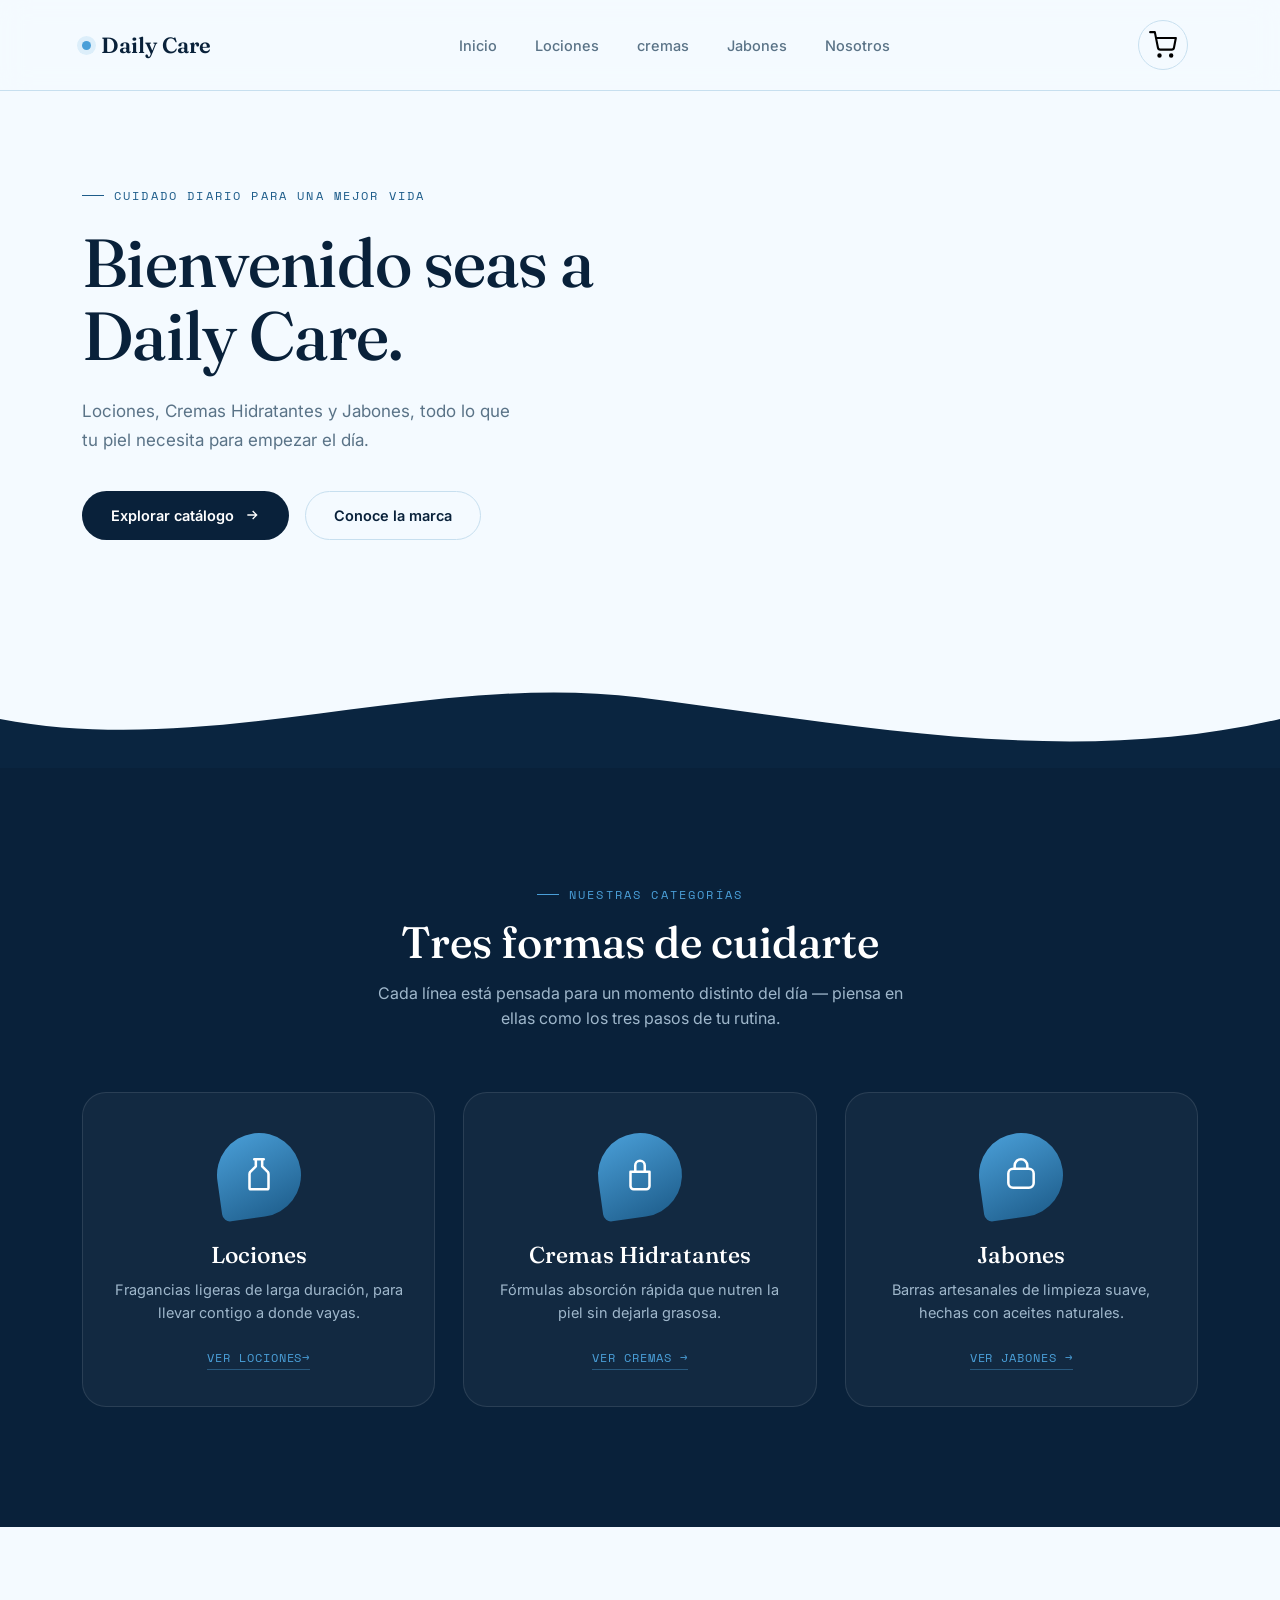
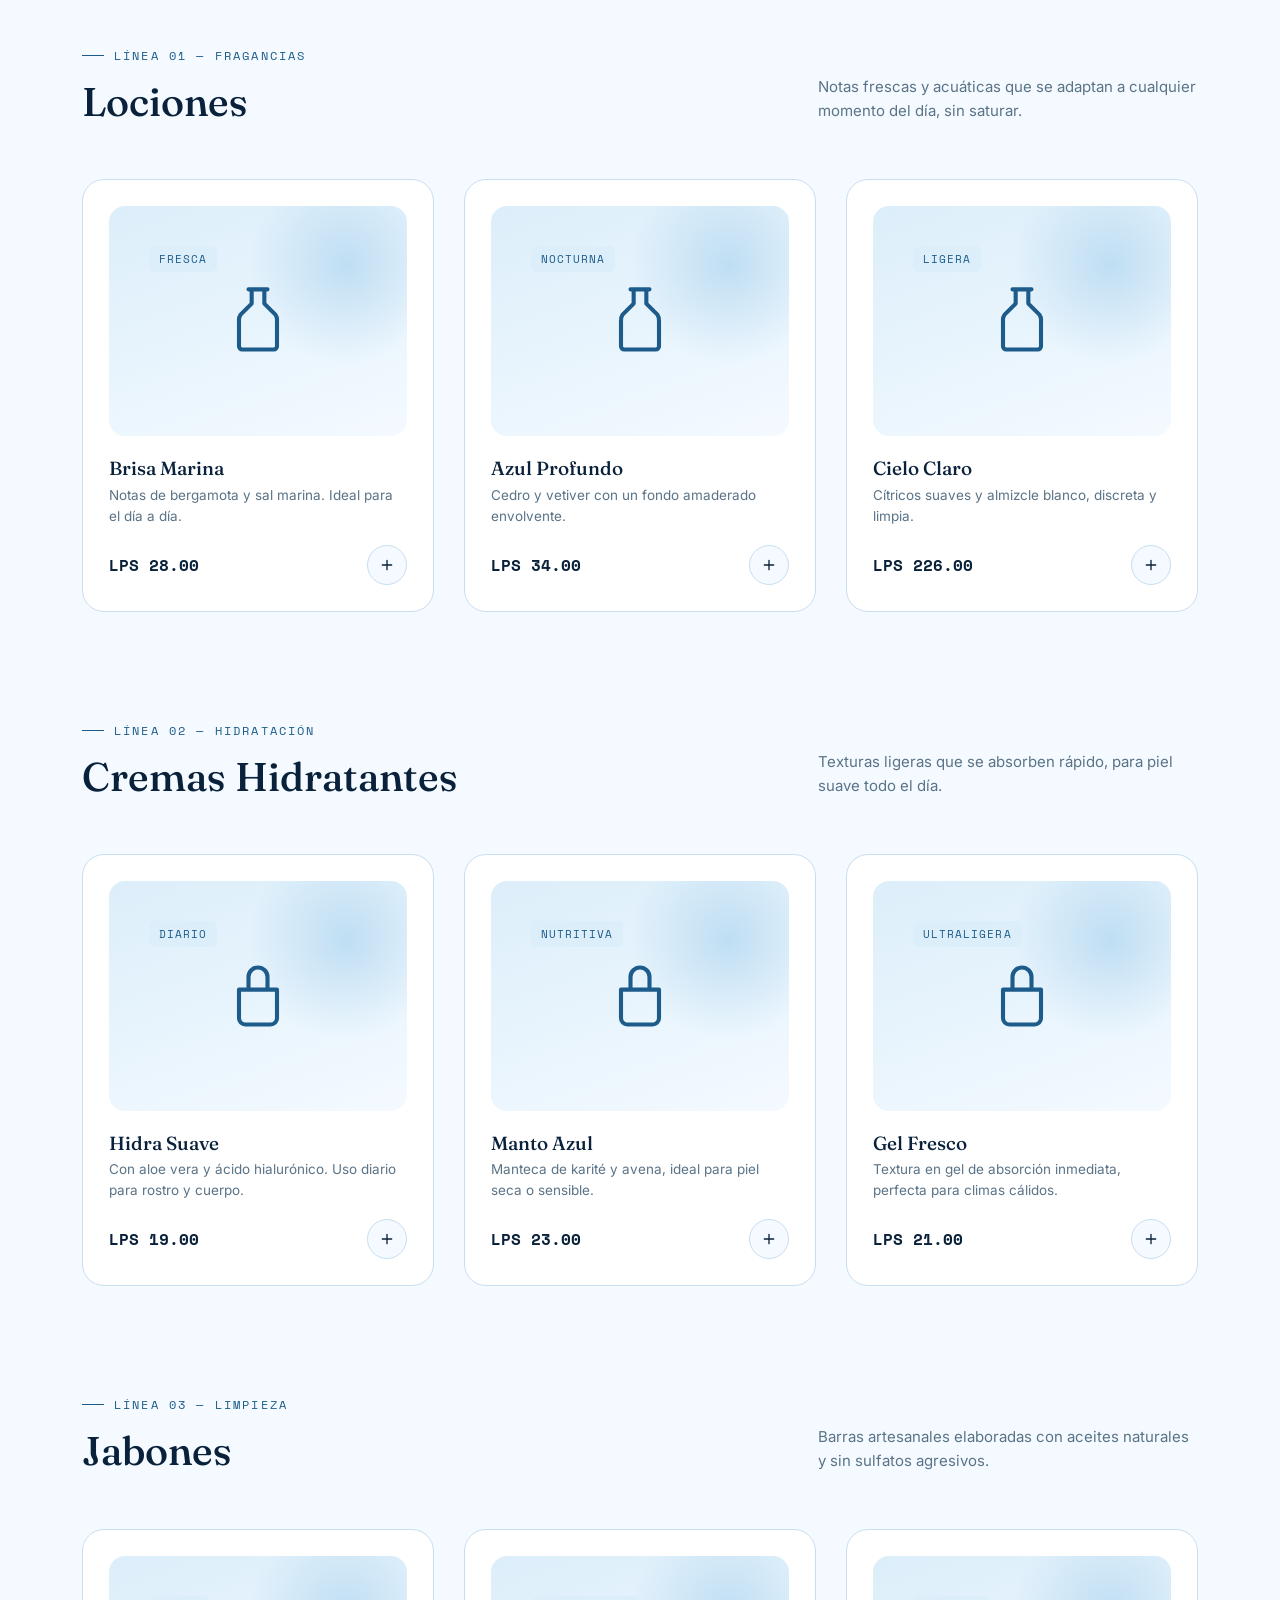
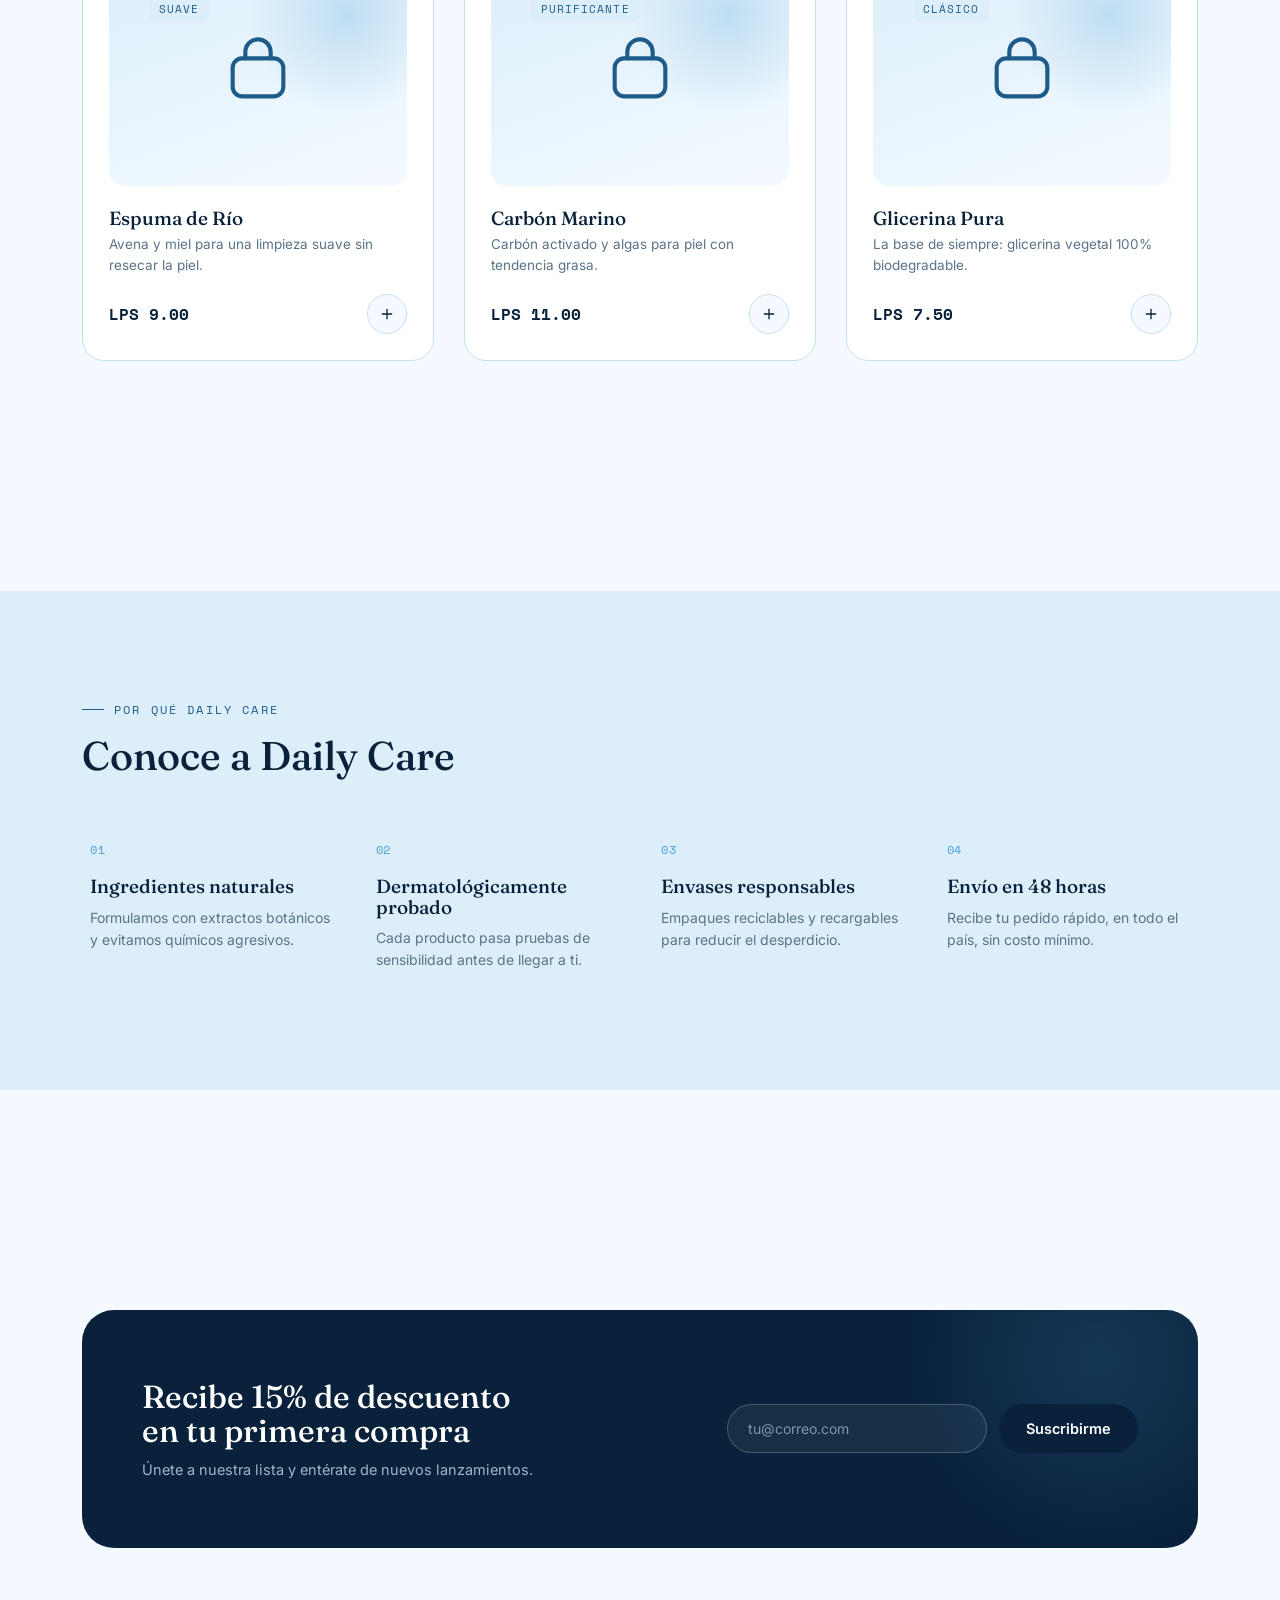
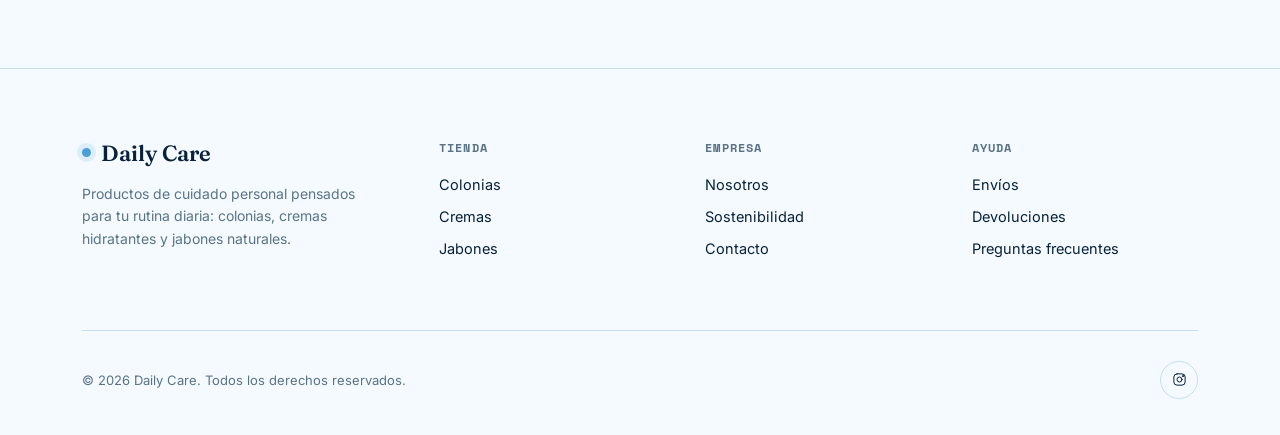
==== index.html @ 2c05b009 "commit Inicial" ====
<!DOCTYPE html>
<html lang="es">

<head>
  <meta charset="UTF-8">
  <meta name="viewport" content="width=device-width, initial-scale=1.0">
  <title>Daily Care</title>
  <link rel="preconnect" href="https://fonts.googleapis.com">
  <link rel="preconnect" href="https://fonts.gstatic.com" crossorigin>
  <link
    href="https://fonts.googleapis.com/css2?family=Fraunces:ital,opsz,wght@0,9..144,300;0,9..144,400;0,9..144,500;0,9..144,600;1,9..144,400;1,9..144,500&family=Inter:wght@300;400;500;600;700&family=Space+Mono:wght@400;700&display=swap"
    rel="stylesheet">
  <!-- <link rel="stylesheet" href="styles.css"> -->
  <link rel="stylesheet" href="css/styles1.css">
  <link rel="shortcut icon" href="image/Logo (que no soy fan porque es ia) de la compañia.png" type="image/x-icon">
</head>

<body>

  <header>
    <nav>
      <button class="burger" aria-label="Abrir menú">
        <span></span><span></span><span></span>
      </button>

      <div class="logo"><span class="dot"></span>Daily Care</div>

      

      <ul class="nav-links">
        <li><a href="#inicio">Inicio</a></li>
        <li><a href="index2lociones.html" target="_self">Lociones</a></li>
        <li><a href="index3cremas.html" target="_self">cremas</a></li>
        <li><a href="index4soap.html" target="_self">Jabones</a></li>
        <li><a href="#nosotros">Nosotros</a></li>
      </ul>

      <div id="cart-container">   
        <button class="cart-icon-btn" id="cart-icon-btn" aria-label="Carrito de compras">
          <svg viewBox="0 0 24 24" fill="none" stroke="currentColor" stroke-width="1.8" stroke-linecap="round"
            stroke-linejoin="round">
            <circle cx="9" cy="21" r="1" />
            <circle cx="19" cy="21" r="1" />
            <path d="M1 1h4l2.68 13.39a2 2 0 0 0 2 1.61h9.72a2 2 0 0 0 2-1.61L23 6H6" />
          </svg>          
        </button>
        <span class="cart-badge" id="cart-badge">0</span>
      </div>


    </nav>

  </header>
  <section class="hero" id="inicio">
    <div class="hero-inner">
      <div>
        <div class="eyebrow">Cuidado Diario Para Una Mejor Vida</div>
        <h1>Bienvenido seas a Daily Care.</h1>
        <p class="lead">Lociones, Cremas Hidratantes y Jabones, todo lo que tu piel necesita para empezar el día.</p>
        <div class="hero-ctas">
          <a href="#colonias" class="btn btn-primary">Explorar catálogo
            <svg width="16" height="16" viewBox="0 0 24 24" fill="none" stroke="currentColor" stroke-width="2">
              <path d="M5 12h14M13 6l6 6-6 6" />
            </svg>
          </a>
          <a href="#nosotros" class="btn btn-ghost">Conoce la marca</a>
        </div>
      </div>
    </div>

    <svg class="wave-divider" viewBox="0 0 1440 120" preserveAspectRatio="none">
      <path fill="#0A2540" d="M0,64 C240,110 480,10 720,40 C960,70 1200,120 1440,64 L1440,120 L0,120 Z"></path>
    </svg>

  </section>

  <section class="categories">
    <div class="wrap">

      <div class="cat-head reveal">
        <div class="eyebrow">Nuestras categorías</div>
        <h2>Tres formas de cuidarte</h2>
        <p>Cada línea está pensada para un momento distinto del día — piensa en ellas como los tres pasos de tu rutina.
        </p>
      </div>

      <div class="cat-grid">

        <div class="cat-card reveal">

          <div class="cat-icon">
            <svg viewBox="0 0 24 24" fill="none" stroke="currentColor" stroke-width="1.6" stroke-linecap="round"
              stroke-linejoin="round">
              <path
                d="M9 2h6M10 2v4.5L6.5 10A3 3 0 0 0 6 12v8a1 1 0 0 0 1 1h10a1 1 0 0 0 1-1v-8a3 3 0 0 0-.5-2L14 6.5V2" >
              </path>
            </svg>
          </div>

          <h3>Lociones</h3>
          <p>Fragancias ligeras de larga duración, para llevar contigo a donde vayas.</p>
          <a href="index2lociones.html">Ver Lociones→</a>

        </div>

        <div class="cat-card reveal">
          <div class="cat-icon">
            <svg viewBox="0 0 24 24" fill="none" stroke="currentColor" stroke-width="1.6" stroke-linecap="round"
              stroke-linejoin="round">
              <path d="M6 10h12v9a2 2 0 0 1-2 2H8a2 2 0 0 1-2-2v-9zM9 10V6a3 3 0 0 1 6 0v4" >
              </path>
            </svg>
          </div>

          <h3>Cremas Hidratantes</h3>
          <p>Fórmulas absorción rápida que nutren la piel sin dejarla grasosa.</p>
          <a href="#cremas">Ver cremas →</a>
        </div>

        <div class="cat-card reveal">
          <div class="cat-icon">
            <svg viewBox="0 0 24 24" fill="none" stroke="currentColor" stroke-width="1.6" stroke-linecap="round"
              stroke-linejoin="round">
              <rect x="4" y="8" width="16" height="12" rx="3" />
              <path d="M8 8V6a4 4 0 0 1 8 0v2" ></path>
            </svg>
          </div>

          <h3>Jabones</h3>
          <p>Barras artesanales de limpieza suave, hechas con aceites naturales.</p>
          <a href="#jabones">Ver jabones →</a>
        </div>

      </div>

    </div>

  </section>

  <!-- Linea de las lociones-->
  <section class="products" id="Lociones">
    <div class="wrap">
      <div class="section-head reveal">
        <div>
          <div class="eyebrow">Línea 01 — Fragancias</div>
          <h2>Lociones</h2>
        </div>
        <p class="desc">Notas frescas y acuáticas que se adaptan a cualquier momento del día, sin saturar.</p>
      </div>
      <div class="product-grid">
        <div class="product-card reveal">
          <div class="product-visual">
            <span class="tag">Fresca</span>
            <svg viewBox="0 0 24 24" fill="none" stroke-linecap="round" stroke-linejoin="round" stroke-width="1.3">
              <path
                d="M9 2h6M10 2v4.5L6.5 10A3 3 0 0 0 6 12v8a1 1 0 0 0 1 1h10a1 1 0 0 0 1-1v-8a3 3 0 0 0-.5-2L14 6.5V2" />
            </svg>
          </div>
          <h4>Brisa Marina</h4>
          <p class="desc-sm">Notas de bergamota y sal marina. Ideal para el día a día.</p>
          <div class="product-foot">
            <span class="price">LPS 28.00</span>
            <button class="add-btn" aria-label="Añadir al carrito" data-name="Brisa Marina" data-price="28.00"><svg viewBox="0 0 24 24" fill="none"
                stroke-linecap="round" stroke-linejoin="round" stroke-width="2">
                <path d="M12 5v14M5 12h14" />
              </svg></button>
          </div>
        </div>
        <div class="product-card reveal">
          <div class="product-visual">
            <span class="tag">Nocturna</span>
            <svg viewBox="0 0 24 24" fill="none" stroke-linecap="round" stroke-linejoin="round" stroke-width="1.3">
              <path
                d="M9 2h6M10 2v4.5L6.5 10A3 3 0 0 0 6 12v8a1 1 0 0 0 1 1h10a1 1 0 0 0 1-1v-8a3 3 0 0 0-.5-2L14 6.5V2" />
            </svg>
          </div>
          <h4>Azul Profundo</h4>
          <p class="desc-sm">Cedro y vetiver con un fondo amaderado envolvente.</p>
          <div class="product-foot">
            <span class="price">LPS 34.00</span>
            <button class="add-btn" aria-label="Añadir al carrito" data-name="Azul Profundo" data-price="34.00"><svg viewBox="0 0 24 24" fill="none"
                stroke-linecap="round" stroke-linejoin="round" stroke-width="2">
                <path d="M12 5v14M5 12h14" />
              </svg></button>
          </div>
        </div>


        <div class="product-card reveal">
          <div class="product-visual">
            <span class="tag">Ligera</span>
            <svg viewBox="0 0 24 24" fill="none" stroke-linecap="round" stroke-linejoin="round" stroke-width="1.3">
              <path
                d="M9 2h6M10 2v4.5L6.5 10A3 3 0 0 0 6 12v8a1 1 0 0 0 1 1h10a1 1 0 0 0 1-1v-8a3 3 0 0 0-.5-2L14 6.5V2" />
            </svg>
          </div>
          <h4>Cielo Claro</h4>
          <p class="desc-sm">Cítricos suaves y almizcle blanco, discreta y limpia.</p>
          <div class="product-foot">
            <span class="price">LPS 226.00</span>
            <button class="add-btn" aria-label="Añadir al carrito" data-name="Cielo Claro" data-price="226.00"><svg viewBox="0 0 24 24" fill="none"
                stroke-linecap="round" stroke-linejoin="round" stroke-width="2">
                <path d="M12 5v14M5 12h14" />
              </svg></button>
          </div>
        </div>
      </div>
      <!--Linea de las cremas-->
      <div class="section-head reveal" id="cremas">
        <div>
          <div class="eyebrow">Línea 02 — Hidratación</div>
          <h2>Cremas Hidratantes</h2>
        </div>
        <p class="desc">Texturas ligeras que se absorben rápido, para piel suave todo el día.</p>
      </div>
      <div class="product-grid">
        <div class="product-card reveal">
          <div class="product-visual">
            <span class="tag">Diario</span>
            <svg viewBox="0 0 24 24" fill="none" stroke-linecap="round" stroke-linejoin="round" stroke-width="1.3">
              <path d="M6 10h12v9a2 2 0 0 1-2 2H8a2 2 0 0 1-2-2v-9zM9 10V6a3 3 0 0 1 6 0v4" />
            </svg>
          </div>
          <h4>Hidra Suave</h4>
          <p class="desc-sm">Con aloe vera y ácido hialurónico. Uso diario para rostro y cuerpo.</p>
          <div class="product-foot">
            <span class="price">LPS 19.00</span>
            <button class="add-btn" aria-label="Añadir al carrito" data-name="Hidra Suave" data-price="19.00"><svg viewBox="0 0 24 24" fill="none"
                stroke-linecap="round" stroke-linejoin="round" stroke-width="2">
                <path d="M12 5v14M5 12h14" />
              </svg></button>
          </div>
        </div>
        <div class="product-card reveal">
          <div class="product-visual">
            <span class="tag">Nutritiva</span>
            <svg viewBox="0 0 24 24" fill="none" stroke-linecap="round" stroke-linejoin="round" stroke-width="1.3">
              <path d="M6 10h12v9a2 2 0 0 1-2 2H8a2 2 0 0 1-2-2v-9zM9 10V6a3 3 0 0 1 6 0v4" />
            </svg>
          </div>
          <h4>Manto Azul</h4>
          <p class="desc-sm">Manteca de karité y avena, ideal para piel seca o sensible.</p>
          <div class="product-foot">
            <span class="price">LPS 23.00</span>
            <button class="add-btn" aria-label="Añadir al carrito" data-name="Manto Azul" data-price="23.00"><svg viewBox="0 0 24 24" fill="none"
                stroke-linecap="round" stroke-linejoin="round" stroke-width="2">
                <path d="M12 5v14M5 12h14" />
              </svg></button>
          </div>
        </div>
        <div class="product-card reveal">
          <div class="product-visual">
            <span class="tag">Ultraligera</span>
            <svg viewBox="0 0 24 24" fill="none" stroke-linecap="round" stroke-linejoin="round" stroke-width="1.3">
              <path d="M6 10h12v9a2 2 0 0 1-2 2H8a2 2 0 0 1-2-2v-9zM9 10V6a3 3 0 0 1 6 0v4" />
            </svg>
          </div>
          <h4>Gel Fresco</h4>
          <p class="desc-sm">Textura en gel de absorción inmediata, perfecta para climas cálidos.</p>
          <div class="product-foot">
            <span class="price">LPS 21.00</span>
            <button class="add-btn" aria-label="Añadir al carrito" data-name="Gel Fresco" data-price="21.00"><svg viewBox="0 0 24 24" fill="none"
                stroke-linecap="round" stroke-linejoin="round" stroke-width="2">
                <path d="M12 5v14M5 12h14" />
              </svg></button>
          </div>
        </div>
        <!--Cierre de linea-->
      </div>

      <!--Linea de los Jabones-->
      <div class="section-head reveal" id="jabones">
        <div>
          <div class="eyebrow">Línea 03 — Limpieza</div>
          <h2>Jabones</h2>
        </div>
        <p class="desc">Barras artesanales elaboradas con aceites naturales y sin sulfatos agresivos.</p>
      </div>
      <div class="product-grid">
        <div class="product-card reveal">
          <div class="product-visual">
            <span class="tag">Suave</span>
            <svg viewBox="0 0 24 24" fill="none" stroke-linecap="round" stroke-linejoin="round" stroke-width="1.3">
              <rect x="4" y="8" width="16" height="12" rx="3" />
              <path d="M8 8V6a4 4 0 0 1 8 0v2" />
            </svg>
          </div>
          <h4>Espuma de Río</h4>
          <p class="desc-sm">Avena y miel para una limpieza suave sin resecar la piel.</p>
          <div class="product-foot">
            <span class="price">LPS 9.00</span>
            <button class="add-btn" aria-label="Añadir al carrito" data-name="Espuma de Río" data-price="9.00"><svg viewBox="0 0 24 24" fill="none"
                stroke-linecap="round" stroke-linejoin="round" stroke-width="2">
                <path d="M12 5v14M5 12h14" />
              </svg></button>
          </div>
        </div>
        <div class="product-card reveal">
          <div class="product-visual">
            <span class="tag">Purificante</span>
            <svg viewBox="0 0 24 24" fill="none" stroke-linecap="round" stroke-linejoin="round" stroke-width="1.3">
              <rect x="4" y="8" width="16" height="12" rx="3" />
              <path d="M8 8V6a4 4 0 0 1 8 0v2" />
            </svg>
          </div>
          <h4>Carbón Marino</h4>
          <p class="desc-sm">Carbón activado y algas para piel con tendencia grasa.</p>
          <div class="product-foot">
            <span class="price">LPS 11.00</span>
            <button class="add-btn" aria-label="Añadir al carrito" data-name="Carbón Marino" data-price="11.00"><svg viewBox="0 0 24 24" fill="none"
                stroke-linecap="round" stroke-linejoin="round" stroke-width="2">
                <path d="M12 5v14M5 12h14" />
              </svg></button>
          </div>
        </div>
        <div class="product-card reveal">
          <div class="product-visual">
            <span class="tag">Clásico</span>
            <svg viewBox="0 0 24 24" fill="none" stroke-linecap="round" stroke-linejoin="round" stroke-width="1.3">
              <rect x="4" y="8" width="16" height="12" rx="3" />
              <path d="M8 8V6a4 4 0 0 1 8 0v2" />
            </svg>
          </div>
          <h4>Glicerina Pura</h4>
          <p class="desc-sm">La base de siempre: glicerina vegetal 100% biodegradable.</p>
          <div class="product-foot">
            <span class="price">LPS 7.50</span>
            <button class="add-btn" aria-label="Añadir al carrito" data-name="Glicerina Pura" data-price="7.50"><svg viewBox="0 0 24 24" fill="none"
                stroke-linecap="round" stroke-linejoin="round" stroke-width="2">
                <path d="M12 5v14M5 12h14" />
              </svg></button>
          </div>
        </div>
      </div>
      <!--Cierre de etiqueta-->
    </div>
  </section>

  <section class="features" id="nosotros">
    <div class="wrap">
      <div class="reveal" style="max-width:560px;">
        <div class="eyebrow">Por qué Daily Care</div>
        <!--TItulo de la empresa-->
        <h2 style="font-size:clamp(28px,3.6vw,40px);margin-top:16px;">Conoce a Daily Care</h2>
      </div>
      <div class="feat-grid">
        <div class="feat-item reveal">
          <div class="feat-num">01</div>
          <h4>Ingredientes naturales</h4>
          <p>Formulamos con extractos botánicos y evitamos químicos agresivos.</p>
        </div>
        <div class="feat-item reveal">
          <div class="feat-num">02</div>
          <h4>Dermatológicamente probado</h4>
          <p>Cada producto pasa pruebas de sensibilidad antes de llegar a ti.</p>
        </div>
        <div class="feat-item reveal">
          <div class="feat-num">03</div>
          <h4>Envases responsables</h4>
          <p>Empaques reciclables y recargables para reducir el desperdicio.</p>
        </div>
        <div class="feat-item reveal">
          <div class="feat-num">04</div>
          <h4>Envío en 48 horas</h4>
          <p>Recibe tu pedido rápido, en todo el país, sin costo mínimo.</p>
        </div>
      </div>
    </div>
  </section>

  <section class="quote-section">

  </section>

  <div class="newsletter reveal">
    <div>
      <h3>Recibe 15% de descuento en tu primera compra</h3>
      <p>Únete a nuestra lista y entérate de nuevos lanzamientos.</p>
    </div>
    <form class="news-form" onsubmit="return false;">
      <input type="email" placeholder="tu@correo.com" required>
      <button type="submit" class="btn btn-primary" style="padding:15px 26px;">Suscribirme</button>
    </form>
  </div>

  <footer>
    <div class="wrap">
      <div class="foot-grid">
        <div class="foot-brand">
          <div class="logo"><span class="dot"></span>Daily Care</div>
          <p>Productos de cuidado personal pensados para tu rutina diaria: colonias, cremas hidratantes y jabones
            naturales.</p>
        </div>
        <div class="foot-col">
          <h5>Tienda</h5>
          <ul>
            <li><a href="#colonias">Colonias</a></li>
            <li><a href="#cremas">Cremas</a></li>
            <li><a href="#jabones">Jabones</a></li>
          </ul>
        </div>
        <div class="foot-col">
          <h5>Empresa</h5>
          <ul>
            <li><a href="#nosotros">Nosotros</a></li>
            <li><a href="#">Sostenibilidad</a></li>
            <li><a href="#">Contacto</a></li>
          </ul>
        </div>
        <div class="foot-col">
          <h5>Ayuda</h5>
          <ul>
            <li><a href="#">Envíos</a></li>
            <li><a href="#">Devoluciones</a></li>
            <li><a href="#">Preguntas frecuentes</a></li>
          </ul>
        </div>
      </div>
      <div class="foot-bottom">
        <p>© 2026 Daily Care. Todos los derechos reservados.</p>
        <div class="socials">
          <a href="#" aria-label="Instagram"><svg viewBox="0 0 24 24" fill="none" stroke-linecap="round"
              stroke-linejoin="round" stroke-width="1.6">
              <rect x="3" y="3" width="18" height="18" rx="5" />
              <circle cx="12" cy="12" r="4" />
              <circle cx="17.5" cy="6.5" r="1" />
            </svg></a>
          <!-- <a href="#" aria-label="Facebook"><svg viewBox="0 0 24 24" fill="none" stroke-linecap="round" stroke-linejoin="round" stroke-width="1.6"><path d="M18 2h-3a5 5 0 0 0-5 5v3H7v4h3v8h4v-8h3l1-4h-4V7a1 1 0 0 1 1-1h3z"/></svg></a>
        <a href="#" aria-label="TikTok"><svg viewBox="0 0 24 24" fill="none" stroke-linecap="round" stroke-linejoin="round" stroke-width="1.6"><path d="M9 12a4 4 0 1 0 4 4V4a5 5 0 0 0 5 5"/></svg></a>-->
        </div>
      </div>
    </div>
  </footer>

  <!-- ================= MODAL: CARRITO ================= -->
  <div class="cart-overlay" id="cart-overlay">
    <div class="cart-modal">
      <div class="cart-modal-head">
        <h3>Tu carrito</h3>
        <button class="cart-close" id="cart-close" aria-label="Cerrar carrito">&times;</button>
      </div>

      <div class="cart-empty" id="cart-empty">Tu carrito está vacío. ¡Agrega algún producto!</div>

      <table class="cart-table" id="cart-table" style="display:none;">
        <thead>
          <tr>
            <th>Producto</th>
            <th>Precio</th>
            <th>Cant.</th>
            <th>Subtotal</th>
            <th></th>
          </tr>
        </thead>
        <tbody id="cart-table-body"></tbody>
      </table>

      <div class="cart-total-row" id="cart-total-row" style="display:none;">
        <span>Total</span>
        <span id="cart-total">$0.00</span>
      </div>

      <div class="cart-actions">
        <button class="btn btn-ghost" id="cart-clear">Vaciar carrito</button>
        <button class="btn btn-primary" id="cart-checkout">Finalizar compra</button>
      </div>
    </div>
  </div>

  <!-- ================= MODAL: COMPRA CONFIRMADA ================= -->
  <div class="cart-overlay" id="checkout-overlay">
    <div class="cart-modal checkout-modal">
      <div class="checkout-success-icon">
        <svg viewBox="0 0 24 24" fill="none" stroke="currentColor" stroke-width="2" stroke-linecap="round" stroke-linejoin="round">
          <path d="M20 6L9 17l-5-5"/>
        </svg>
      </div>
      <h3>¡Compra realizada!</h3>
      <p class="checkout-order-id" id="checkout-order-id"></p>

      <table class="cart-table" id="checkout-table"></table>

      <div class="cart-total-row">
        <span>Total pagado</span>
        <span id="checkout-total">$0.00</span>
      </div>

      <p class="checkout-note">Esto es una demostración: no se realizó ningún cargo real ni se conectó a una pasarela de pago.</p>

      <button class="btn btn-primary" id="checkout-close" style="width:100%;justify-content:center;">Volver a la tienda</button>
    </div>
  </div>

  <script>
    // mobile menu toggle
    const burger = document.querySelector('.burger');
    const navLinks = document.querySelector('.nav-links');
    burger.addEventListener('click', () => {
      const isOpen = navLinks.style.display === 'flex';
      navLinks.style.display = isOpen ? 'none' : 'flex';
      navLinks.style.cssText += isOpen ? '' : 'position:absolute;top:100%;left:0;right:0;background:#F4FAFF;flex-direction:column;padding:24px 32px;gap:20px;border-bottom:1px solid #C7DFEF;';
    });

    // scroll reveal
    const revealEls = document.querySelectorAll('.reveal');
    const io = new IntersectionObserver((entries) => {
      entries.forEach(entry => {
        if (entry.isIntersecting) {
          entry.target.classList.add('in');
          io.unobserve(entry.target);
        }
      });
    }, { threshold: 0.15 });
    revealEls.forEach(el => io.observe(el));

    // ================= CARRITO DE COMPRAS =================

    // "Base de datos" del carrito en memoria. Cada item: { name, price, qty }
    let cart = [];

    const cartBadge = document.getElementById('cart-badge');
    const cartIconBtn = document.getElementById('cart-icon-btn');
    const cartOverlay = document.getElementById('cart-overlay');
    const cartClose = document.getElementById('cart-close');
    const cartEmpty = document.getElementById('cart-empty');
    const cartTable = document.getElementById('cart-table');
    const cartTableBody = document.getElementById('cart-table-body');
    const cartTotalRow = document.getElementById('cart-total-row');
    const cartTotalEl = document.getElementById('cart-total');
    const cartClearBtn = document.getElementById('cart-clear');
    const cartCheckoutBtn = document.getElementById('cart-checkout');

    const checkoutOverlay = document.getElementById('checkout-overlay');
    const checkoutClose = document.getElementById('checkout-close');
    const checkoutTable = document.getElementById('checkout-table');
    const checkoutTotal = document.getElementById('checkout-total');
    const checkoutOrderId = document.getElementById('checkout-order-id');

    function formatPrice(n) {
      return 'LPS. ' + n.toFixed(2);
    }

    // 1) Delegación de eventos: un solo listener en el documento
    //    detecta el clic en CUALQUIER botón .add-btn, sin importar
    //    en qué sección del HTML esté (lociones, cremas o jabones).
    document.addEventListener('click', (e) => {
      const btn = e.target.closest('.add-btn');
      if (!btn) return; // el clic no fue en un botón de "agregar"

      const name = btn.dataset.name;
      const price = parseFloat(btn.dataset.price);

      // ¿ya existe ese producto en el carrito? si sí, solo sube la cantidad
      const existing = cart.find(item => item.name === name);
      if (existing) {
        existing.qty += 1;
      } else {
        cart.push({ name, price, qty: 1 });
      }

      updateCartBadge();
      renderCartTable();

      // pequeño feedback visual en el botón
      btn.style.transform = 'scale(0.85)';
      setTimeout(() => { btn.style.transform = ''; }, 150);
    });

    // 2) Actualiza el numerito del badge con el total de artículos
    function updateCartBadge() {
      const totalItems = cart.reduce((sum, item) => sum + item.qty, 0);
      cartBadge.textContent = totalItems;
      cartBadge.style.display = totalItems > 0 ? 'flex' : 'none';
    }

    // 3) Construye las filas de la tabla del carrito a partir del array `cart`
    function renderCartTable() {
      if (cart.length === 0) {
        cartEmpty.style.display = 'block';
        cartTable.style.display = 'none';
        cartTotalRow.style.display = 'none';
        return;
      }

      cartEmpty.style.display = 'none';
      cartTable.style.display = 'table';
      cartTotalRow.style.display = 'flex';

      cartTableBody.innerHTML = '';
      let total = 0;

      cart.forEach((item, index) => {
        const subtotal = item.price * item.qty;
        total += subtotal;

        const row = document.createElement('tr');
        row.innerHTML = `
          <td>${item.name}</td>
          <td>${formatPrice(item.price)}</td>
          <td>
            <div class="qty-control">
              <button class="qty-btn" data-action="dec" data-index="${index}">−</button>
              <span>${item.qty}</span>
              <button class="qty-btn" data-action="inc" data-index="${index}">+</button>
            </div>
          </td>
          <td>${formatPrice(subtotal)}</td>
          <td><button class="qty-remove" data-action="remove" data-index="${index}" aria-label="Quitar">&times;</button></td>
        `;
        cartTableBody.appendChild(row);
      });

      cartTotalEl.textContent = formatPrice(total);
    }

    // 4) Delegación de eventos dentro de la tabla: +, -, quitar
    cartTableBody.addEventListener('click', (e) => {
      const btn = e.target.closest('button[data-action]');
      if (!btn) return;

      const index = parseInt(btn.dataset.index);
      const action = btn.dataset.action;

      if (action === 'inc') {
        cart[index].qty += 1;
      } else if (action === 'dec') {
        cart[index].qty -= 1;
        if (cart[index].qty <= 0) cart.splice(index, 1);
      } else if (action === 'remove') {
        cart.splice(index, 1);
      }

      updateCartBadge();
      renderCartTable();
    });

    // 5) Abrir / cerrar el modal del carrito
    cartIconBtn.addEventListener('click', () => {
      renderCartTable();
      cartOverlay.classList.add('open');
    });
    cartClose.addEventListener('click', () => cartOverlay.classList.remove('open'));
    cartOverlay.addEventListener('click', (e) => {
      if (e.target === cartOverlay) cartOverlay.classList.remove('open');
    });

    // 6) Vaciar carrito
    cartClearBtn.addEventListener('click', () => {
      cart = [];
      updateCartBadge();
      renderCartTable();
    });

    // 7) "Finalizar compra" — simula el checkout, sin conectar a nada real
    cartCheckoutBtn.addEventListener('click', () => {
      if (cart.length === 0) return;

      let total = 0;
      checkoutTable.innerHTML = '<tbody></tbody>';
      const tbody = checkoutTable.querySelector('tbody');

      cart.forEach(item => {
        const subtotal = item.price * item.qty;
        total += subtotal;
        const row = document.createElement('tr');
        row.innerHTML = `
          <td>${item.name} × ${item.qty}</td>
          <td style="text-align:right;">${formatPrice(subtotal)}</td>
        `;
        tbody.appendChild(row);
      });

      checkoutTotal.textContent = formatPrice(total);
      // número de orden falso, solo para que se vea real
      const fakeOrderId = 'DC-' + Math.floor(100000 + Math.random() * 900000);
      checkoutOrderId.textContent = 'Orden #' + fakeOrderId;

      // vacía el carrito real y cierra el modal de carrito
      cart = [];
      updateCartBadge();
      cartOverlay.classList.remove('open');

      // muestra la confirmación
      checkoutOverlay.classList.add('open');
    });

    checkoutClose.addEventListener('click', () => checkoutOverlay.classList.remove('open'));
    checkoutOverlay.addEventListener('click', (e) => {
      if (e.target === checkoutOverlay) checkoutOverlay.classList.remove('open');
    });

    // estado inicial
    updateCartBadge();

  </script>

</body>

</html>
---- css/styles1.css ----
:root{
    --navy:#09213a;
    --deep:#123C63;
    --primary:#1D5C8A;
    --sky:#4A9FD8;
    --pale:#DCEEFA;
    --ice:#F4FAFF;
    --white:#FFFFFF;
    --muted:#5A7387;
    --line:#C7DFEF;
    --shadow: 0 20px 50px -20px rgba(55, 97, 139, 0.25);
  }
  *{margin:0;padding:0;box-sizing:border-box;}
  html{scroll-behavior:smooth;}
  body{
    font-family:'Inter',sans-serif;
    background:var(--ice);
    color:var(--navy);
    -webkit-font-smoothing:antialiased;
    overflow-x:hidden;
  }
  a{text-decoration:none;color:inherit;}
  ul{list-style:none;}
  img{max-width:100%;display:block;}
  .wrap{max-width:1180px;margin:0 auto;padding:0 32px;}
  .eyebrow{
    font-family:'Space Mono',monospace;
    font-size:12px;
    letter-spacing:0.18em;
    text-transform:uppercase;
    color:var(--primary);
    display:flex;
    align-items:center;
    gap:10px;
  }
  .eyebrow::before{
    content:"";
    width:22px;height:1px;background:var(--primary);
    display:inline-block;
  }
  h1,h2,h3,h4{
    font-family:'Fraunces',serif;
    font-weight:500;
    color:var(--navy);
    line-height:1.08;
  }
  .btn{
    display:inline-flex;
    align-items:center;
    gap:10px;
    padding:15px 28px;
    border-radius:100px;
    font-family:'Inter',sans-serif;
    font-weight:600;
    font-size:14.5px;
    cursor:pointer;
    border:1px solid transparent;
    transition:transform .35s cubic-bezier(.2,.8,.2,1), box-shadow .35s ease, background .3s ease, color .3s ease;
  }
  .btn-primary{background:var(--navy);color:var(--white);}
  .btn-primary:hover{transform:translateY(-3px);box-shadow:0 14px 30px -10px rgba(10,37,64,0.45);}
  .btn-ghost{background:transparent;color:var(--navy);border:1px solid var(--line);}
  .btn-ghost:hover{border-color:var(--navy);background:var(--white);}
  .btn svg{transition:transform .35s ease;}
  .btn:hover svg{transform:translateX(4px);}

  /* ---------- NAV ---------- */
  header{
    position:sticky;top:0;z-index:100;
    background:rgba(244,250,255,0.82);
    backdrop-filter:blur(14px);
    -webkit-backdrop-filter:blur(14px);
    border-bottom:1px solid var(--line);
  }
  nav{
    display:flex;align-items:center;justify-content:space-between;
    padding:20px 32px;
    max-width:1180px;margin:0 auto;
  }
  .logo{
    display:flex;align-items:center;gap:10px;
    font-family:'Fraunces',serif;font-size:22px;font-weight:600;color:var(--navy);
  }
  .logo .dot{
    width:9px;height:9px;border-radius:50%;
    background:var(--sky);
    box-shadow:0 0 0 5px var(--pale);
  }
  .nav-links{display:flex;gap:38px;align-items:center;}
  .nav-links a{
    font-size:14.5px;font-weight:500;color:var(--muted);
    position:relative;padding:4px 0;
    transition:color .25s ease;
  }
  .nav-links a::after{
    content:"";position:absolute;left:0;bottom:-2px;width:0;height:1.5px;
    background:var(--navy);transition:width .3s ease;
  }
  .nav-links a:hover{color:var(--navy);}
  .nav-links a:hover::after{width:100%;}
  .nav-cta{display:flex;align-items:center;gap:18px;}
  .burger{display:none;flex-direction:column;gap:5px;cursor:pointer;background:none;border:none;}
  .burger span{width:24px;height:2px;background:var(--navy);border-radius:2px;}

  #cart-container{
    position:relative;
    display:flex;    
    justify-content:space-between;
    align-items:center;
    
  }

  #cart-icon-btn{
    position:relative;
    display:flex;
    align-items:center;
    justify-content:space-between;
    width:50px;
    height:50px;
    border-radius:50%;
    background:var(--ice);
    border:1px solid var(--line);
    cursor:pointer;transition:all .3s ease;
    padding: 10px;
    margin-right: 10px;
  }

  /* ---------- HERO ---------- */
  .hero{
    position:relative;
    padding:96px 0 0;
    overflow:hidden;
  }
  .hero-inner{
    display:grid;grid-template-columns:1.05fr 0.95fr;
    gap:40px;align-items:center;
    max-width:1180px;margin:0 auto;padding:0 32px;
  }
  .hero h1{
    font-size:clamp(40px,5.6vw,68px);
    margin:22px 0 24px;
    letter-spacing:-0.01em;
  }
  .hero h1 em{
    font-style:italic;color:var(--primary);font-weight:400;
  }
  .hero p.lead{
    font-size:17px;line-height:1.7;color:var(--muted);
    max-width:440px;margin-bottom:36px;
  }
  .hero-ctas{display:flex;gap:16px;align-items:center;margin-bottom:52px;flex-wrap:wrap;}
  .hero-stats{
    display:flex;gap:36px;padding-top:28px;border-top:1px solid var(--line);
    max-width:500px;
  }
  .hero-stats div strong{
    font-family:'Fraunces',serif;font-size:26px;font-weight:500;display:block;color:var(--navy);
  }
  .hero-stats div span{
    font-family:'Space Mono',monospace;font-size:11px;letter-spacing:.08em;text-transform:uppercase;color:var(--muted);
  }

  /* hero visual: ripple + blob */
  .hero-visual{position:relative;height:560px;display:flex;align-items:center;justify-content:center;}
  .ripple{
    position:absolute;border:1px solid var(--sky);border-radius:50%;opacity:0;
    animation:ripple 5.5s ease-out infinite;
  }
  .ripple:nth-child(1){width:180px;height:180px;animation-delay:0s;}
  .ripple:nth-child(2){width:180px;height:180px;animation-delay:1.4s;}
  .ripple:nth-child(3){width:180px;height:180px;animation-delay:2.8s;}
  .ripple:nth-child(4){width:180px;height:180px;animation-delay:4.2s;}
  @keyframes ripple{
    0%{width:140px;height:140px;opacity:.55;}
    100%{width:520px;height:520px;opacity:0;}
  }
  .blob{
    position:relative;
    width:340px;height:400px;
    background:linear-gradient(160deg,var(--primary) 0%,var(--deep) 100%);
    border-radius:42% 58% 70% 30% / 45% 45% 55% 55%;
    box-shadow:var(--shadow);
    display:flex;align-items:center;justify-content:center;
    animation:morph 12s ease-in-out infinite;
  }
  @keyframes morph{
    0%,100%{border-radius:42% 58% 70% 30% / 45% 45% 55% 55%;}
    50%{border-radius:60% 40% 35% 65% / 55% 65% 35% 45%;}
  }
  .blob svg{width:130px;height:130px;stroke:var(--pale);}
  .drop-float{
    position:absolute;
    background:var(--white);
    border-radius:50% 50% 50% 0;
    transform:rotate(45deg);
    box-shadow:0 10px 24px -8px rgba(10,37,64,0.3);
    animation:float 6s ease-in-out infinite;
  }
  .drop-float.d1{width:26px;height:26px;top:12%;left:8%;animation-delay:0s;}
  .drop-float.d2{width:16px;height:16px;bottom:18%;right:6%;animation-delay:1.5s;background:var(--sky);}
  .drop-float.d3{width:20px;height:20px;bottom:8%;left:20%;animation-delay:3s;}
  @keyframes float{
    0%,100%{transform:translateY(0) rotate(45deg);}
    50%{transform:translateY(-18px) rotate(45deg);}
  }

  .wave-divider{display:block;width:100%;height:auto;margin-top:70px;}

  /* ---------- CATEGORIES ---------- */
  .categories{background:var(--navy);padding:100px 0 120px;position:relative;}
  .cat-head{text-align:center;max-width:560px;margin:18px auto 60px;}
  .cat-head .eyebrow{justify-content:center;color:var(--sky);}
  .cat-head .eyebrow::before{background:var(--sky);}
  .cat-head h2{color:var(--white);font-size:clamp(30px,4vw,44px);margin-top:16px;}
  .cat-head p{color:#9FB7CB;margin-top:14px;font-size:16px;line-height:1.6;}

  .cat-grid{display:grid;grid-template-columns:repeat(3,1fr);gap:28px;}
  .cat-card{
    background:rgba(255,255,255,0.04);
    border:1px solid rgba(255,255,255,0.1);
    border-radius:24px;
    padding:40px 30px;
    text-align:center;
    transition:transform .4s cubic-bezier(.2,.8,.2,1), background .4s ease, border-color .4s ease;
  }
  .cat-card:hover{
    transform:translateY(-10px);
    background:rgba(255,255,255,0.07);
    border-color:var(--sky);
  }
  .cat-icon{
    width:84px;height:84px;margin:0 auto 26px;
    background:linear-gradient(160deg,var(--sky),var(--primary));
    border-radius:50% 50% 50% 8px;
    display:flex;align-items:center;justify-content:center;
    transform:rotate(-8deg);
  }
  .cat-icon svg{width:38px;height:38px;stroke:var(--white);transform:rotate(8deg);}
  .cat-card h3{color:var(--white);font-size:23px;margin-bottom:10px;font-weight:500;}
  .cat-card p{color:#9FB7CB;font-size:14.5px;line-height:1.6;margin-bottom:22px;}
  .cat-card a{
    font-family:'Space Mono',monospace;font-size:12px;letter-spacing:.08em;text-transform:uppercase;
    color:var(--sky);border-bottom:1px solid rgba(74,159,216,0.4);padding-bottom:3px;
  }

  /* ---------- PRODUCTS ---------- */
  .products{padding:120px 0;}
  .section-head{
    display:flex;justify-content:space-between;align-items:flex-end;margin-bottom:56px;flex-wrap:wrap;gap:20px;
  }
  .section-head h2{font-size:clamp(28px,3.6vw,40px);margin-top:16px;max-width:520px;}
  .section-head p.desc{color:var(--muted);max-width:380px;font-size:15px;line-height:1.6;}

  .product-grid{display:grid;grid-template-columns:repeat(3,1fr);gap:30px;margin-bottom:110px;}
  .product-card{
    background:var(--white);
    border-radius:22px;
    padding:26px;
    border:1px solid var(--line);
    transition:box-shadow .4s ease, transform .4s ease;
    position:relative;
  }
  .product-card:hover{box-shadow:var(--shadow);transform:translateY(-6px);}
  .product-visual{
    height:230px;border-radius:16px;
    background:linear-gradient(160deg,var(--pale),var(--ice));
    display:flex;align-items:center;justify-content:center;
    margin-bottom:22px;position:relative;overflow:hidden;
  }
  .product-visual svg{width:76px;height:76px;stroke:var(--primary);z-index:2;}
  .product-visual::before{
    content:"";position:absolute;width:200px;height:200px;border-radius:50%;
    background:radial-gradient(circle,rgba(74,159,216,0.25),transparent 70%);
    top:-40px;right:-40px;
  }
  .tag{
    font-family:'Space Mono',monospace;font-size:10.5px;letter-spacing:.1em;text-transform:uppercase;
    color:var(--primary);background:var(--pale);padding:5px 10px;border-radius:6px;
    position:absolute;top:40px;left:40px;
  }
  .product-card h4{font-size:19px;margin-bottom:6px;font-weight:500;}
  .product-card .desc-sm{font-size:13.5px;color:var(--muted);line-height:1.55;margin-bottom:18px;min-height:40px;}
  .product-foot{display:flex;justify-content:space-between;align-items:center;}
  .price{font-family:'Space Mono',monospace;font-size:16px;font-weight:700;color:var(--navy);}
  .add-btn{
    width:40px;height:40px;border-radius:50%;background:var(--ice);border:1px solid var(--line);
    display:flex;align-items:center;justify-content:center;cursor:pointer;transition:all .3s ease;
  }
  .add-btn:hover{background:var(--navy);border-color:var(--navy);}
  .add-btn:hover svg{stroke:var(--white);}
  .add-btn svg{width:16px;height:16px;stroke:var(--navy);transition:stroke .3s ease;}

  /* ---------- FEATURES / WHY ---------- */
  .features{background:var(--pale);padding:110px 0;position:relative;overflow:hidden;}
  .feat-grid{display:grid;grid-template-columns:repeat(4,1fr);gap:26px;margin-top:56px;}
  .feat-item{padding:8px;}
  .feat-num{font-family:'Space Mono',monospace;font-size:12px;color:var(--sky);letter-spacing:.08em;margin-bottom:18px;}
  .feat-item h4{font-size:19px;margin-bottom:10px;font-weight:500;}
  .feat-item p{font-size:14px;color:var(--muted);line-height:1.6;}

  /* ---------- QUOTE ---------- */
  .quote-section{padding:110px 0;text-align:center;}
  .quote-section blockquote{
    font-family:'Fraunces',serif;font-style:italic;font-weight:400;
    font-size:clamp(24px,3.4vw,36px);
    max-width:760px;margin:0 auto 28px;line-height:1.45;color:var(--navy);
  }
  .quote-person{font-family:'Space Mono',monospace;font-size:12px;letter-spacing:.08em;text-transform:uppercase;color:var(--muted);}

  /* ---------- NEWSLETTER ---------- */
  .newsletter{
    background:var(--navy);border-radius:32px;
    padding:70px 60px;margin:0 32px 120px;max-width:1116px;margin-left:auto;margin-right:auto;
    display:flex;justify-content:space-between;align-items:center;gap:40px;flex-wrap:wrap;
    position:relative;overflow:hidden;
  }
  .newsletter::before{
    content:"";position:absolute;width:400px;height:400px;border-radius:50%;
    background:radial-gradient(circle,rgba(74,159,216,0.18),transparent 70%);
    top:-150px;right:-100px;
  }
  .newsletter h3{color:var(--white);font-size:clamp(24px,3vw,32px);max-width:380px;position:relative;z-index:2;}
  .newsletter p{color:#9FB7CB;margin-top:12px;font-size:14.5px;position:relative;z-index:2;}
  .news-form{display:flex;gap:12px;position:relative;z-index:2;}
  .news-form input{
    padding:15px 20px;border-radius:100px;border:1px solid rgba(255,255,255,0.2);
    background:rgba(255,255,255,0.06);color:var(--white);font-size:14px;width:260px;
    font-family:'Inter',sans-serif;
  }
  .news-form input::placeholder{color:#7E97AC;}
  .news-form input:focus{outline:2px solid var(--sky);outline-offset:2px;}

  /* ---------- FOOTER ---------- */
  footer{padding:70px 0 36px;border-top:1px solid var(--line);}
  .foot-grid{display:grid;grid-template-columns:1.4fr repeat(3,1fr);gap:40px;margin-bottom:60px;}
  .foot-brand p{color:var(--muted);font-size:14px;line-height:1.6;margin-top:16px;max-width:280px;}
  .foot-col h5{
    font-family:'Space Mono',monospace;font-size:11.5px;letter-spacing:.1em;text-transform:uppercase;
    color:var(--muted);margin-bottom:18px;
  }
  .foot-col ul li{margin-bottom:12px;}
  .foot-col a{font-size:14.5px;color:var(--navy);transition:color .25s ease;}
  .foot-col a:hover{color:var(--primary);}
  .foot-bottom{
    display:flex;justify-content:space-between;align-items:center;padding-top:30px;
    border-top:1px solid var(--line);flex-wrap:wrap;gap:16px;
  }
  .foot-bottom p{font-size:13px;color:var(--muted);}
  .socials{display:flex;gap:14px;}
  .socials a{
    width:38px;height:38px;border-radius:50%;border:1px solid var(--line);
    display:flex;align-items:center;justify-content:center;transition:all .3s ease;
  }
  .socials a:hover{background:var(--navy);border-color:var(--navy);}
  .socials a:hover svg{stroke:var(--white);}
  .socials svg{width:15px;height:15px;stroke:var(--navy);}

  /* ---------- CARRITO: badge ---------- */
  .cart-badge{
    position:absolute;top:-4px;right:2px;
    background:var(--sky);color:var(--white);
    font-family:'Space Mono',monospace;font-size:11px;font-weight:700;
    min-width:19px;height:19px;border-radius:50%;
    display:none;align-items:center;justify-content:center;
    padding:0 4px;
    box-shadow:0 0 0 2px var(--ice);
  }

  /* ---------- CARRITO: overlay / modal ---------- */
  .cart-overlay{
    position:fixed;inset:0;background:rgba(9,33,58,0.55);
    display:flex;align-items:center;justify-content:center;
    opacity:0;visibility:hidden;transition:opacity .3s ease,visibility .3s ease;
    z-index:1000;padding:20px;
  }
  .cart-overlay.open{opacity:1;visibility:visible;}
  .cart-modal{
    background:var(--white);border-radius:24px;
    width:100%;max-width:560px;max-height:85vh;overflow-y:auto;
    padding:32px;box-shadow:var(--shadow);
    transform:translateY(20px);transition:transform .3s ease;
  }
  .cart-overlay.open .cart-modal{transform:translateY(0);}
  .cart-modal-head{display:flex;justify-content:space-between;align-items:center;margin-bottom:22px;}
  .cart-modal-head h3{font-size:24px;}
  .cart-close{
    background:var(--ice);border:1px solid var(--line);border-radius:50%;
    width:36px;height:36px;font-size:20px;line-height:1;cursor:pointer;color:var(--navy);
  }
  .cart-empty{color:var(--muted);font-size:14.5px;text-align:center;padding:30px 0;}

  .cart-table{width:100%;border-collapse:collapse;margin-bottom:20px;}
  .cart-table th{
    font-family:'Space Mono',monospace;font-size:11px;letter-spacing:.06em;text-transform:uppercase;
    color:var(--muted);text-align:left;padding:0 6px 10px;border-bottom:1px solid var(--line);
  }
  .cart-table td{
    padding:12px 6px;border-bottom:1px solid var(--line);font-size:14px;vertical-align:middle;
  }
  .qty-control{display:flex;align-items:center;gap:8px;}
  .qty-btn{
    width:26px;height:26px;border-radius:50%;border:1px solid var(--line);background:var(--ice);
    cursor:pointer;font-size:15px;line-height:1;color:var(--navy);
  }
  .qty-btn:hover{background:var(--navy);color:var(--white);border-color:var(--navy);}
  .qty-remove{
    background:none;border:none;color:var(--muted);font-size:18px;cursor:pointer;line-height:1;
  }
  .qty-remove:hover{color:#c0392b;}

  .cart-total-row{
    display:flex;justify-content:space-between;align-items:center;
    font-family:'Fraunces',serif;font-size:19px;font-weight:500;
    padding-top:14px;margin-bottom:22px;border-top:1px solid var(--line);
  }
  .cart-actions{display:flex;gap:12px;}
  .cart-actions .btn{flex:1;justify-content:center;}

  /* ---------- CHECKOUT (compra confirmada) ---------- */
  .checkout-modal{text-align:center;}
  .checkout-success-icon{
    width:64px;height:64px;border-radius:50%;background:var(--pale);
    display:flex;align-items:center;justify-content:center;margin:0 auto 18px;
  }
  .checkout-success-icon svg{width:30px;height:30px;stroke:var(--primary);}
  .checkout-modal h3{font-size:24px;margin-bottom:6px;}
  .checkout-order-id{
    font-family:'Space Mono',monospace;font-size:12px;letter-spacing:.06em;
    color:var(--muted);margin-bottom:24px;
  }
  .checkout-modal .cart-table td{text-align:left;}
  .checkout-note{font-size:12.5px;color:var(--muted);margin:18px 0 22px;line-height:1.5;}

  /* reveal on scroll */
  .reveal{opacity:0;transform:translateY(28px);transition:opacity .8s ease, transform .8s cubic-bezier(.2,.8,.2,1);}
  .reveal.in{opacity:1;transform:translateY(0);}

  /* ---------- RESPONSIVE ---------- */
  @media (max-width: 980px){
    .hero-inner{grid-template-columns:1fr;}
    .hero-visual{height:380px;margin-top:20px;}
    .cat-grid{grid-template-columns:1fr;}
    .product-grid{grid-template-columns:1fr 1fr;}
    .feat-grid{grid-template-columns:1fr 1fr;}
    .foot-grid{grid-template-columns:1fr 1fr;}
    .nav-links{display:none;}
    .burger{display:flex;}
    .newsletter{flex-direction:column;align-items:flex-start;}
  }
  @media (max-width: 620px){
    .wrap{padding:0 20px;}
    nav{padding:18px 20px;}
    .product-grid{grid-template-columns:1fr;}
    .feat-grid{grid-template-columns:1fr;}
    .foot-grid{grid-template-columns:1fr;gap:32px;}
    .news-form{flex-direction:column;width:100%;}
    .news-form input{width:100%;}
    .newsletter{padding:44px 28px;margin:0 16px 90px;}
    .hero-ctas{flex-direction:column;align-items:flex-start;}
  }
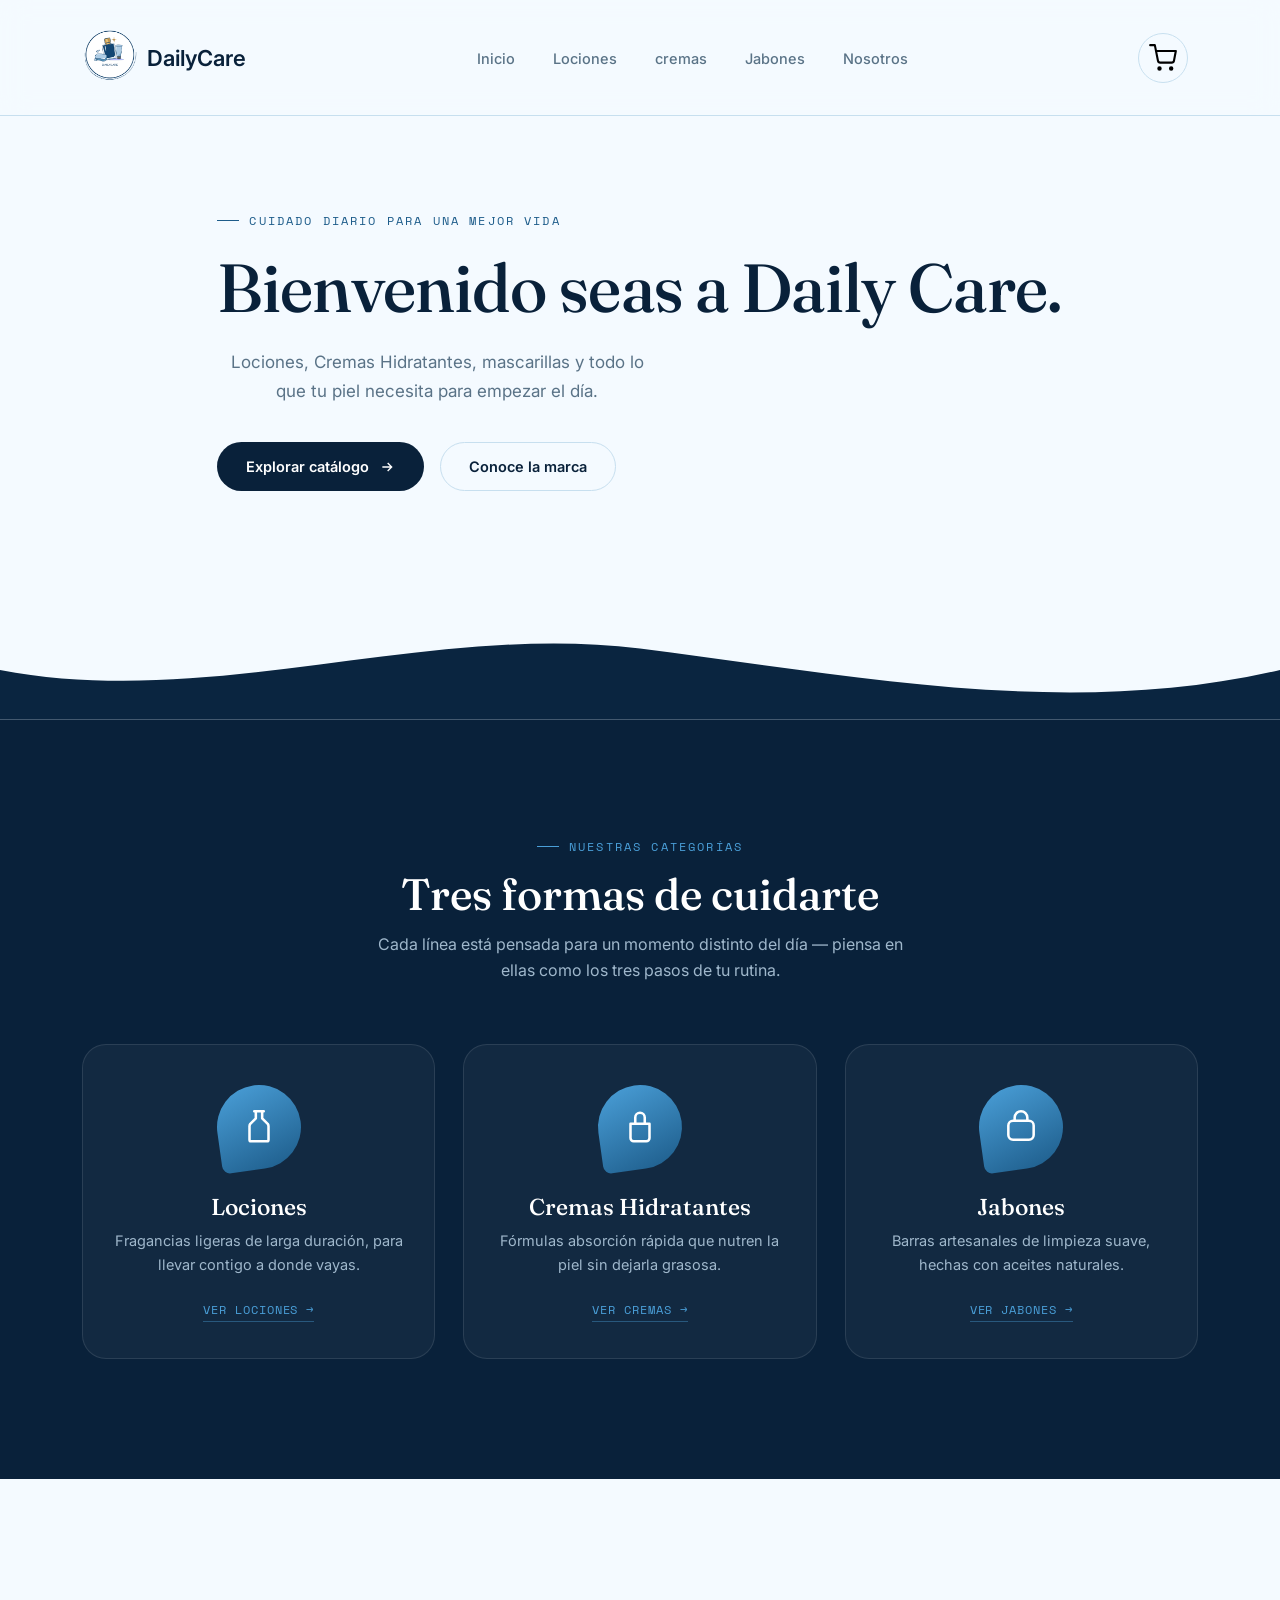
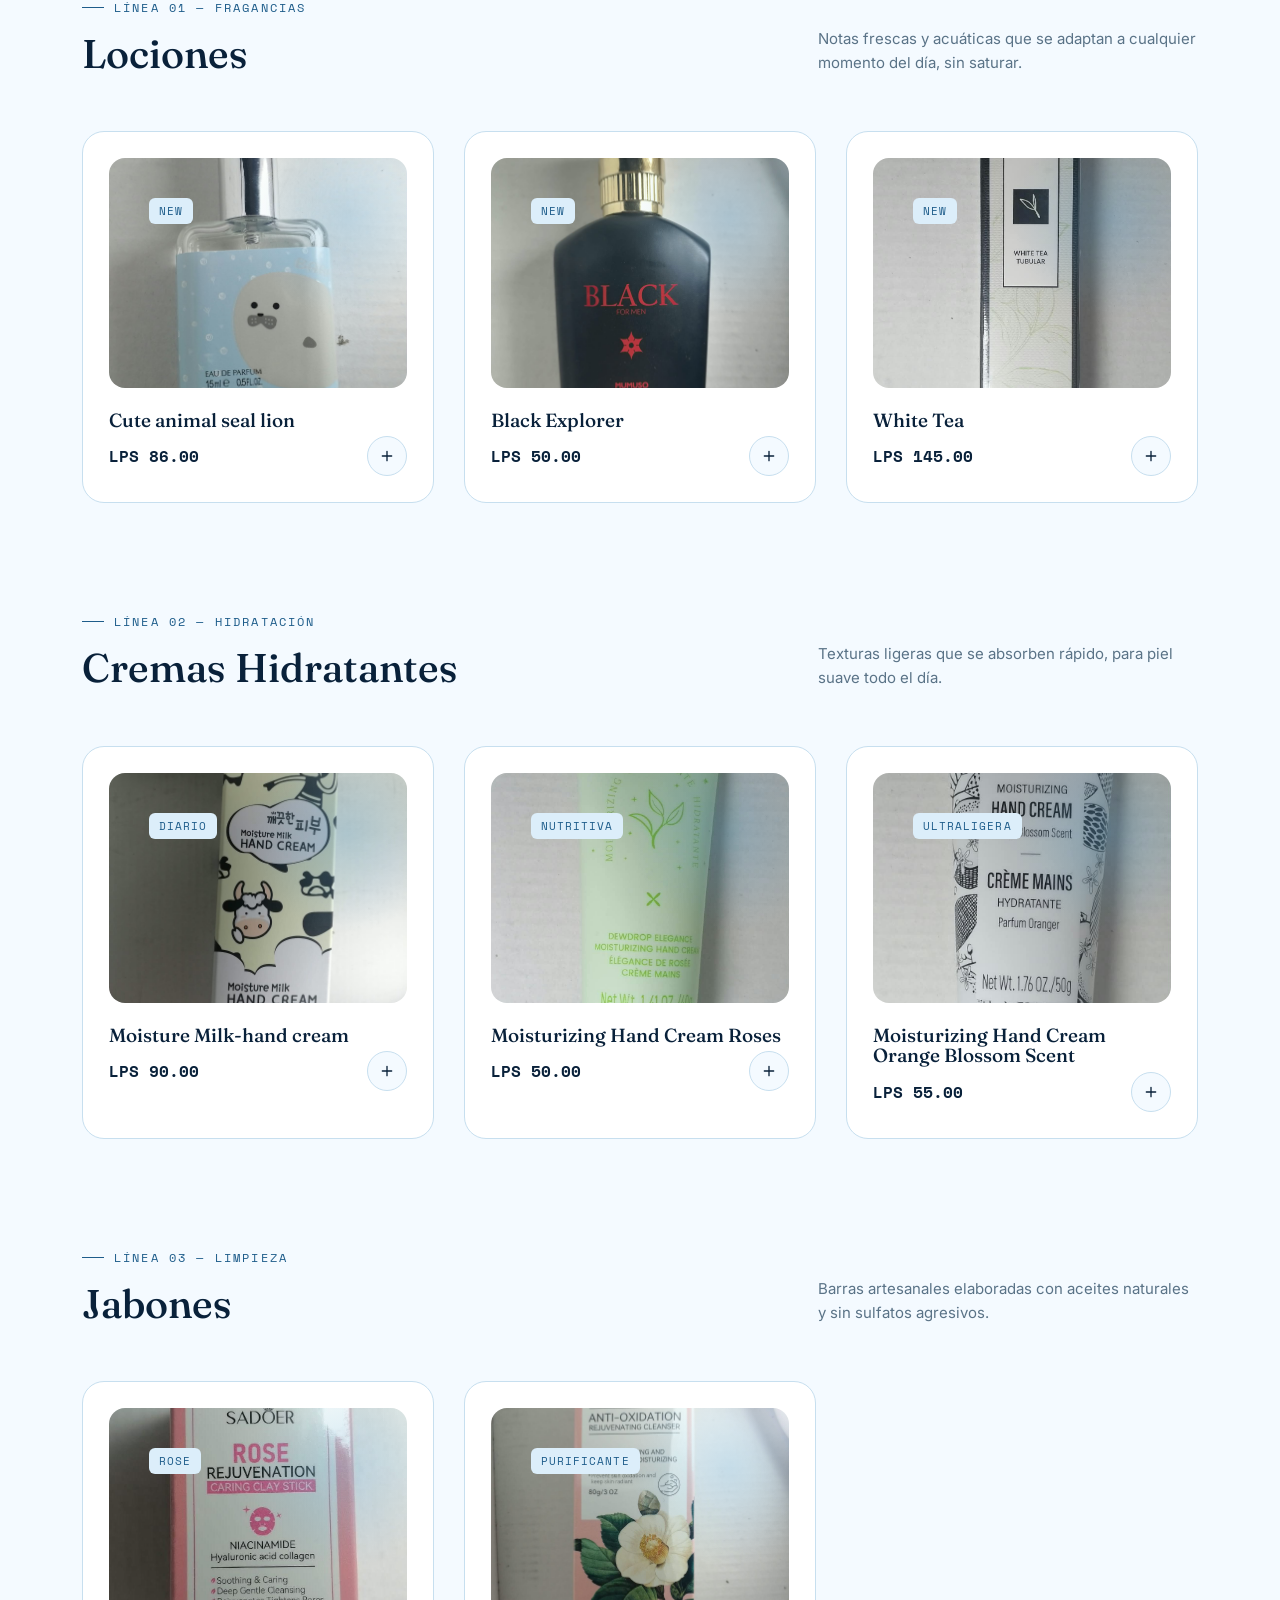
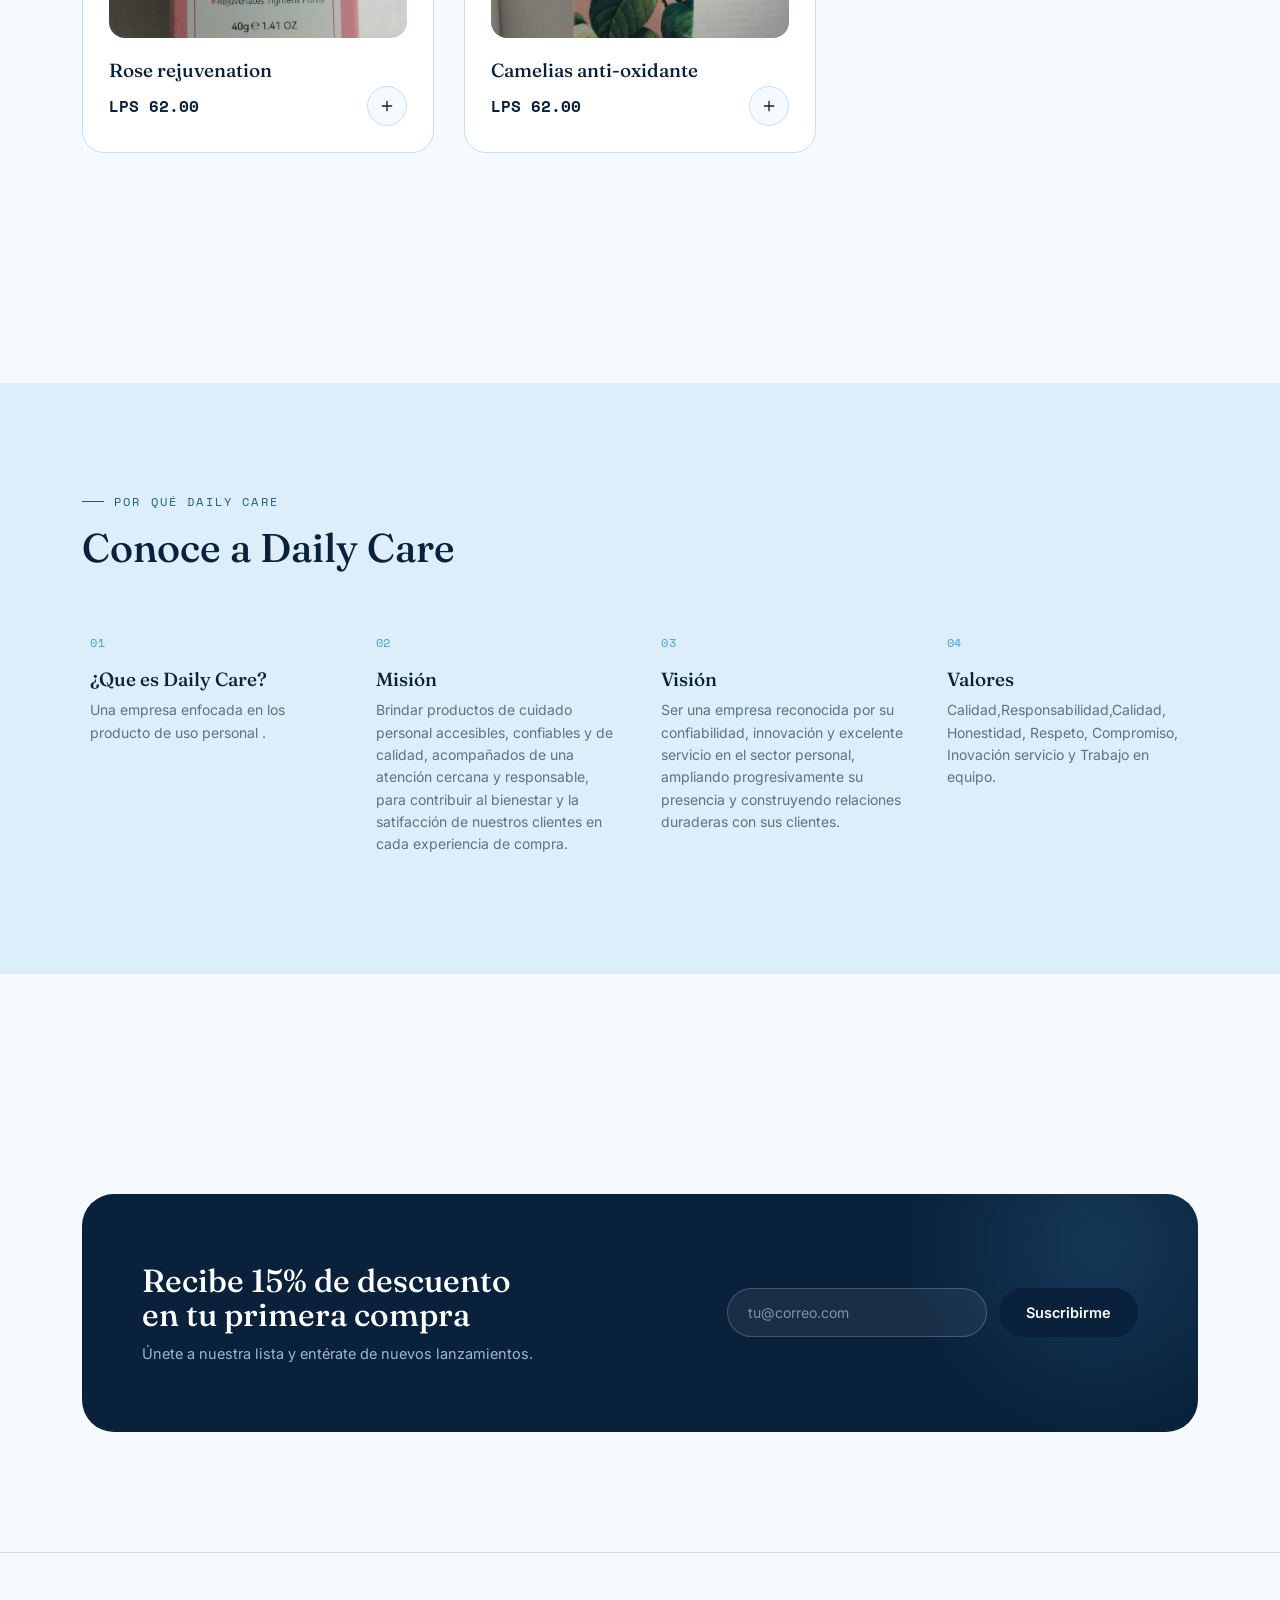
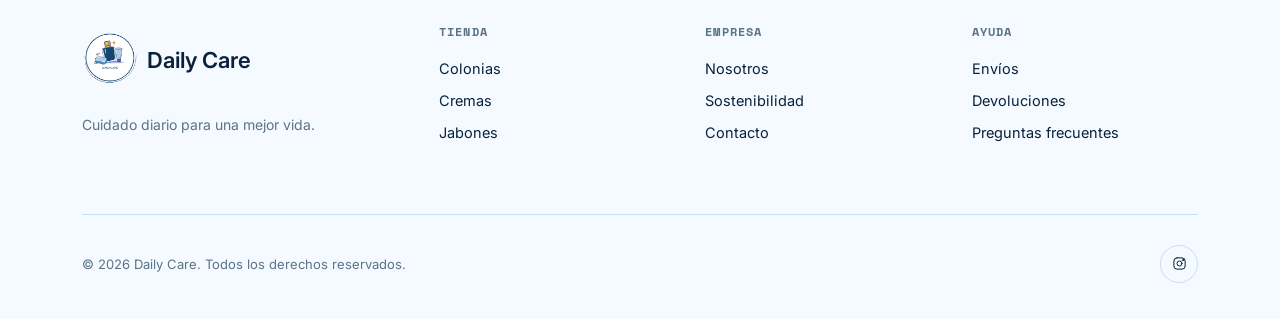
==== commit 509120cc: "Nuevos Cambios" ====
--- a/index.html
+++ b/index.html
@@ -12,7 +12,7 @@
     rel="stylesheet">
   <!-- <link rel="stylesheet" href="styles.css"> -->
   <link rel="stylesheet" href="css/styles1.css">
-  <link rel="shortcut icon" href="image/Logo (que no soy fan porque es ia) de la compañia.png" type="image/x-icon">
+ <link rel="shortcut icon" href="image/logo dailycare.png" type="image/x-icon">
 </head>
 
 <body>
@@ -23,15 +23,14 @@
         <span></span><span></span><span></span>
       </button>
 
-      <div class="logo"><span class="dot"></span>Daily Care</div>
-
-      
-
+      <div class="logo"> <img src="image/logo dailycare.png" alt="dailycare" class="logo-img">DailyCare</div>
+      <!--<div class="logo"><span class="dot"></span>Daily Care</div>-->
+  
       <ul class="nav-links">
         <li><a href="#inicio">Inicio</a></li>
-        <li><a href="index2lociones.html" target="_self">Lociones</a></li>
-        <li><a href="index3cremas.html" target="_self">cremas</a></li>
-        <li><a href="index4soap.html" target="_self">Jabones</a></li>
+        <li><a href="#Lociones">Lociones</a></li>
+        <li><a href="#cremas">cremas</a></li>
+        <li><a href="#jabones">Jabones</a></li>
         <li><a href="#nosotros">Nosotros</a></li>
       </ul>
 
@@ -56,9 +55,10 @@
       <div>
         <div class="eyebrow">Cuidado Diario Para Una Mejor Vida</div>
         <h1>Bienvenido seas a Daily Care.</h1>
-        <p class="lead">Lociones, Cremas Hidratantes y Jabones, todo lo que tu piel necesita para empezar el día.</p>
+        <p class="lead">Lociones, Cremas Hidratantes, mascarillas y  todo lo que tu piel necesita para empezar el día.</p>
         <div class="hero-ctas">
-          <a href="#colonias" class="btn btn-primary">Explorar catálogo
+          <a href="catalogo.html" class="btn btn-primary">Explorar catálogo
+        
             <svg width="16" height="16" viewBox="0 0 24 24" fill="none" stroke="currentColor" stroke-width="2">
               <path d="M5 12h14M13 6l6 6-6 6" />
             </svg>
@@ -99,7 +99,7 @@
 
           <h3>Lociones</h3>
           <p>Fragancias ligeras de larga duración, para llevar contigo a donde vayas.</p>
-          <a href="index2lociones.html">Ver Lociones→</a>
+          <a href="#Lociones"> Ver Lociones →</a>
 
         </div>
 
@@ -150,55 +150,54 @@
       <div class="product-grid">
         <div class="product-card reveal">
           <div class="product-visual">
-            <span class="tag">Fresca</span>
+            <span class="tag">New</span>
+            <img src="image/locion.jpg" alt="Cute animal: Seal Lion" class="product-img">
             <svg viewBox="0 0 24 24" fill="none" stroke-linecap="round" stroke-linejoin="round" stroke-width="1.3">
               <path
                 d="M9 2h6M10 2v4.5L6.5 10A3 3 0 0 0 6 12v8a1 1 0 0 0 1 1h10a1 1 0 0 0 1-1v-8a3 3 0 0 0-.5-2L14 6.5V2" />
             </svg>
           </div>
-          <h4>Brisa Marina</h4>
-          <p class="desc-sm">Notas de bergamota y sal marina. Ideal para el día a día.</p>
-          <div class="product-foot">
-            <span class="price">LPS 28.00</span>
-            <button class="add-btn" aria-label="Añadir al carrito" data-name="Brisa Marina" data-price="28.00"><svg viewBox="0 0 24 24" fill="none"
-                stroke-linecap="round" stroke-linejoin="round" stroke-width="2">
-                <path d="M12 5v14M5 12h14" />
-              </svg></button>
-          </div>
-        </div>
-        <div class="product-card reveal">
-          <div class="product-visual">
-            <span class="tag">Nocturna</span>
+          <h4>Cute animal seal lion</h4> 
+          <div class="product-foot">
+            <span class="price">LPS 86.00</span>
+            <button class="add-btn" aria-label="Añadir al carrito" data-name="Cute animal: Seal Lion" data-price="86.00"><svg viewBox="0 0 24 24" fill="none"
+                stroke-linecap="round" stroke-linejoin="round" stroke-width="2">
+                <path d="M12 5v14M5 12h14" />
+              </svg></button>
+          </div>
+        </div>
+
+        <div class="product-card reveal">
+          <div class="product-visual">
+            <img src="image/menlocion.jpg" alt="Black" class="product-img">
+            <span class="tag">New</span>
+            <svg viewBox="0 0 24 24" fill="none" stroke-linecap="round" stroke-linejoin="round" stroke-width="1.3">  
+            </svg>
+          </div>
+          <h4>Black Explorer</h4>
+          <div class="product-foot">
+            <span class="price">LPS 50.00</span>
+            <button class="add-btn" aria-label="Añadir al carrito" data-name="Black Explore" data-price="50.00"><svg viewBox="0 0 24 24" fill="none"
+                stroke-linecap="round" stroke-linejoin="round" stroke-width="2">
+                <path d="M12 5v14M5 12h14" />
+              </svg></button>
+          </div>
+        </div>
+
+
+        <div class="product-card reveal">
+          <div class="product-visual">
+            <img src="image/whitetealocion.jpg" alt="White Tea">
+            <span class="tag">new</span>
             <svg viewBox="0 0 24 24" fill="none" stroke-linecap="round" stroke-linejoin="round" stroke-width="1.3">
               <path
                 d="M9 2h6M10 2v4.5L6.5 10A3 3 0 0 0 6 12v8a1 1 0 0 0 1 1h10a1 1 0 0 0 1-1v-8a3 3 0 0 0-.5-2L14 6.5V2" />
             </svg>
           </div>
-          <h4>Azul Profundo</h4>
-          <p class="desc-sm">Cedro y vetiver con un fondo amaderado envolvente.</p>
-          <div class="product-foot">
-            <span class="price">LPS 34.00</span>
-            <button class="add-btn" aria-label="Añadir al carrito" data-name="Azul Profundo" data-price="34.00"><svg viewBox="0 0 24 24" fill="none"
-                stroke-linecap="round" stroke-linejoin="round" stroke-width="2">
-                <path d="M12 5v14M5 12h14" />
-              </svg></button>
-          </div>
-        </div>
-
-
-        <div class="product-card reveal">
-          <div class="product-visual">
-            <span class="tag">Ligera</span>
-            <svg viewBox="0 0 24 24" fill="none" stroke-linecap="round" stroke-linejoin="round" stroke-width="1.3">
-              <path
-                d="M9 2h6M10 2v4.5L6.5 10A3 3 0 0 0 6 12v8a1 1 0 0 0 1 1h10a1 1 0 0 0 1-1v-8a3 3 0 0 0-.5-2L14 6.5V2" />
-            </svg>
-          </div>
-          <h4>Cielo Claro</h4>
-          <p class="desc-sm">Cítricos suaves y almizcle blanco, discreta y limpia.</p>
-          <div class="product-foot">
-            <span class="price">LPS 226.00</span>
-            <button class="add-btn" aria-label="Añadir al carrito" data-name="Cielo Claro" data-price="226.00"><svg viewBox="0 0 24 24" fill="none"
+          <h4>White Tea </h4>
+          <div class="product-foot">
+            <span class="price">LPS 145.00</span>
+            <button class="add-btn" aria-label="Añadir al carrito" data-name="White Tea" data-price="145.00"><svg viewBox="0 0 24 24" fill="none"
                 stroke-linecap="round" stroke-linejoin="round" stroke-width="2">
                 <path d="M12 5v14M5 12h14" />
               </svg></button>
@@ -217,49 +216,50 @@
         <div class="product-card reveal">
           <div class="product-visual">
             <span class="tag">Diario</span>
+            <img src="image/creammilk.jpg" alt="">
             <svg viewBox="0 0 24 24" fill="none" stroke-linecap="round" stroke-linejoin="round" stroke-width="1.3">
               <path d="M6 10h12v9a2 2 0 0 1-2 2H8a2 2 0 0 1-2-2v-9zM9 10V6a3 3 0 0 1 6 0v4" />
             </svg>
           </div>
-          <h4>Hidra Suave</h4>
-          <p class="desc-sm">Con aloe vera y ácido hialurónico. Uso diario para rostro y cuerpo.</p>
-          <div class="product-foot">
-            <span class="price">LPS 19.00</span>
-            <button class="add-btn" aria-label="Añadir al carrito" data-name="Hidra Suave" data-price="19.00"><svg viewBox="0 0 24 24" fill="none"
-                stroke-linecap="round" stroke-linejoin="round" stroke-width="2">
-                <path d="M12 5v14M5 12h14" />
-              </svg></button>
-          </div>
-        </div>
-        <div class="product-card reveal">
-          <div class="product-visual">
+          <h4>Moisture Milk-hand cream</h4>
+          <div class="product-foot">
+            <span class="price">LPS 90.00</span>
+            <button class="add-btn" aria-label="Añadir al carrito" data-name="Moisture Milk-hand Cream" data-price="90.00"><svg viewBox="0 0 24 24" fill="none"
+                stroke-linecap="round" stroke-linejoin="round" stroke-width="2">
+                <path d="M12 5v14M5 12h14" />
+              </svg></button>
+          </div>
+        </div>
+        <div class="product-card reveal">
+          <div class="product-visual">
+            <img src="image/dewdropelegancecream.jpg" alt="Dewdrop Elegance Moisturizing Hand Cream">
             <span class="tag">Nutritiva</span>
             <svg viewBox="0 0 24 24" fill="none" stroke-linecap="round" stroke-linejoin="round" stroke-width="1.3">
               <path d="M6 10h12v9a2 2 0 0 1-2 2H8a2 2 0 0 1-2-2v-9zM9 10V6a3 3 0 0 1 6 0v4" />
             </svg>
           </div>
-          <h4>Manto Azul</h4>
-          <p class="desc-sm">Manteca de karité y avena, ideal para piel seca o sensible.</p>
-          <div class="product-foot">
-            <span class="price">LPS 23.00</span>
-            <button class="add-btn" aria-label="Añadir al carrito" data-name="Manto Azul" data-price="23.00"><svg viewBox="0 0 24 24" fill="none"
-                stroke-linecap="round" stroke-linejoin="round" stroke-width="2">
-                <path d="M12 5v14M5 12h14" />
-              </svg></button>
-          </div>
-        </div>
-        <div class="product-card reveal">
-          <div class="product-visual">
+          <h4>Moisturizing Hand Cream Roses</h4>
+          <div class="product-foot">
+            <span class="price">LPS 50.00</span>
+            <button class="add-btn" aria-label="Añadir al carrito" data-name="Moisturizing Hand Cream Roses" data-price="50.00"><svg viewBox="0 0 24 24" fill="none"
+                stroke-linecap="round" stroke-linejoin="round" stroke-width="2">
+                <path d="M12 5v14M5 12h14" />
+              </svg></button>
+          </div>
+        </div>
+        <div class="product-card reveal">
+          <div class="product-visual">
+             <img src="image/parfumorangercream.jpg" alt="Creme Mains Hydratante">
             <span class="tag">Ultraligera</span>
             <svg viewBox="0 0 24 24" fill="none" stroke-linecap="round" stroke-linejoin="round" stroke-width="1.3">
               <path d="M6 10h12v9a2 2 0 0 1-2 2H8a2 2 0 0 1-2-2v-9zM9 10V6a3 3 0 0 1 6 0v4" />
             </svg>
           </div>
-          <h4>Gel Fresco</h4>
-          <p class="desc-sm">Textura en gel de absorción inmediata, perfecta para climas cálidos.</p>
-          <div class="product-foot">
-            <span class="price">LPS 21.00</span>
-            <button class="add-btn" aria-label="Añadir al carrito" data-name="Gel Fresco" data-price="21.00"><svg viewBox="0 0 24 24" fill="none"
+          <h4>Moisturizing Hand Cream Orange Blossom Scent</h4>
+          <div class="product-foot">
+           
+            <span class="price">LPS 55.00</span>
+            <button class="add-btn" aria-label="Añadir al carrito" data-name="hand cream Ora' Blossom" data-price="55.00"><svg viewBox="0 0 24 24" fill="none"
                 stroke-linecap="round" stroke-linejoin="round" stroke-width="2">
                 <path d="M12 5v14M5 12h14" />
               </svg></button>
@@ -274,22 +274,23 @@
           <div class="eyebrow">Línea 03 — Limpieza</div>
           <h2>Jabones</h2>
         </div>
+      
         <p class="desc">Barras artesanales elaboradas con aceites naturales y sin sulfatos agresivos.</p>
       </div>
       <div class="product-grid">
         <div class="product-card reveal">
           <div class="product-visual">
-            <span class="tag">Suave</span>
+            <span class="tag">Rose</span>
+            <img src="image/Rose rejuvenation.jpg" alt="Rose rejuvenation>
             <svg viewBox="0 0 24 24" fill="none" stroke-linecap="round" stroke-linejoin="round" stroke-width="1.3">
               <rect x="4" y="8" width="16" height="12" rx="3" />
               <path d="M8 8V6a4 4 0 0 1 8 0v2" />
             </svg>
           </div>
-          <h4>Espuma de Río</h4>
-          <p class="desc-sm">Avena y miel para una limpieza suave sin resecar la piel.</p>
-          <div class="product-foot">
-            <span class="price">LPS 9.00</span>
-            <button class="add-btn" aria-label="Añadir al carrito" data-name="Espuma de Río" data-price="9.00"><svg viewBox="0 0 24 24" fill="none"
+          <h4>Rose rejuvenation</h4>
+          <div class="product-foot">
+            <span class="price">LPS 62.00</span>
+            <button class="add-btn" aria-label="Añadir al carrito" data-name="Rose rejuvenation" data-price="62.00"><svg viewBox="0 0 24 24" fill="none"
                 stroke-linecap="round" stroke-linejoin="round" stroke-width="2">
                 <path d="M12 5v14M5 12h14" />
               </svg></button>
@@ -298,40 +299,43 @@
         <div class="product-card reveal">
           <div class="product-visual">
             <span class="tag">Purificante</span>
+            <img src="image/antioxidante.jpg" alt="antioxidante">
             <svg viewBox="0 0 24 24" fill="none" stroke-linecap="round" stroke-linejoin="round" stroke-width="1.3">
               <rect x="4" y="8" width="16" height="12" rx="3" />
               <path d="M8 8V6a4 4 0 0 1 8 0v2" />
             </svg>
           </div>
-          <h4>Carbón Marino</h4>
-          <p class="desc-sm">Carbón activado y algas para piel con tendencia grasa.</p>
-          <div class="product-foot">
-            <span class="price">LPS 11.00</span>
-            <button class="add-btn" aria-label="Añadir al carrito" data-name="Carbón Marino" data-price="11.00"><svg viewBox="0 0 24 24" fill="none"
-                stroke-linecap="round" stroke-linejoin="round" stroke-width="2">
-                <path d="M12 5v14M5 12h14" />
-              </svg></button>
-          </div>
-        </div>
-        <div class="product-card reveal">
-          <div class="product-visual">
-            <span class="tag">Clásico</span>
+          <h4>Camelias anti-oxidante</h4>
+          <div class="product-foot">
+            <span class="price">LPS 62.00</span>
+            <button class="add-btn" aria-label="Añadir al carrito" data-name="Camelias anti-oxidante" data-price="62.00"><svg viewBox="0 0 24 24" fill="none"
+                stroke-linecap="round" stroke-linejoin="round" stroke-width="2">
+                <path d="M12 5v14M5 12h14" />
+              </svg></button>
+          </div>
+        </div>
+        <!-- descartado
+        <div class="product-card reveal">
+          <div class="product-visual">
+            <span class="tag">...</span>
             <svg viewBox="0 0 24 24" fill="none" stroke-linecap="round" stroke-linejoin="round" stroke-width="1.3">
               <rect x="4" y="8" width="16" height="12" rx="3" />
               <path d="M8 8V6a4 4 0 0 1 8 0v2" />
             </svg>
           </div>
-          <h4>Glicerina Pura</h4>
-          <p class="desc-sm">La base de siempre: glicerina vegetal 100% biodegradable.</p>
+          
+          <h4>...</h4>
+          <p class="desc-sm">Una descripción...</p>
           <div class="product-foot">
             <span class="price">LPS 7.50</span>
-            <button class="add-btn" aria-label="Añadir al carrito" data-name="Glicerina Pura" data-price="7.50"><svg viewBox="0 0 24 24" fill="none"
-                stroke-linecap="round" stroke-linejoin="round" stroke-width="2">
-                <path d="M12 5v14M5 12h14" />
-              </svg></button>
-          </div>
-        </div>
-      </div>
+            <button class="add-btn" aria-label="Añadir al carrito" data-name="....." data-price="7.50"><svg viewBox="0 0 24 24" fill="none"
+                stroke-linecap="round" stroke-linejoin="round" stroke-width="2">
+                <path d="M12 5v14M5 12h14" />
+              </svg></button>
+          </div>
+        </div>
+      
+      </div>-->
       <!--Cierre de etiqueta-->
     </div>
   </section>
@@ -346,23 +350,25 @@
       <div class="feat-grid">
         <div class="feat-item reveal">
           <div class="feat-num">01</div>
-          <h4>Ingredientes naturales</h4>
-          <p>Formulamos con extractos botánicos y evitamos químicos agresivos.</p>
+          <h4>¿Que es Daily Care?</h4>
+          <p>Una empresa enfocada en los producto de uso personal .</p>
         </div>
         <div class="feat-item reveal">
           <div class="feat-num">02</div>
-          <h4>Dermatológicamente probado</h4>
-          <p>Cada producto pasa pruebas de sensibilidad antes de llegar a ti.</p>
+          <h4>Misión</h4>
+          <p>Brindar productos de cuidado personal accesibles, confiables y de calidad, acompañados de una atención cercana y
+             responsable, para contribuir al bienestar y la satifacción de nuestros clientes en cada experiencia de compra.</p>
         </div>
         <div class="feat-item reveal">
           <div class="feat-num">03</div>
-          <h4>Envases responsables</h4>
-          <p>Empaques reciclables y recargables para reducir el desperdicio.</p>
+          <h4>Visión</h4>
+          <p>Ser una empresa reconocida por su confiabilidad, innovación y excelente servicio en el sector
+            personal, ampliando progresivamente su presencia y construyendo relaciones duraderas con sus clientes.</p>
         </div>
         <div class="feat-item reveal">
           <div class="feat-num">04</div>
-          <h4>Envío en 48 horas</h4>
-          <p>Recibe tu pedido rápido, en todo el país, sin costo mínimo.</p>
+          <h4>Valores</h4>
+          <p>Calidad,Responsabilidad,Calidad, Honestidad, Respeto, Compromiso, Inovación servicio y Trabajo en equipo.</p>
         </div>
       </div>
     </div>
@@ -381,15 +387,17 @@
       <input type="email" placeholder="tu@correo.com" required>
       <button type="submit" class="btn btn-primary" style="padding:15px 26px;">Suscribirme</button>
     </form>
+  
   </div>
 
   <footer>
     <div class="wrap">
       <div class="foot-grid">
         <div class="foot-brand">
-          <div class="logo"><span class="dot"></span>Daily Care</div>
-          <p>Productos de cuidado personal pensados para tu rutina diaria: colonias, cremas hidratantes y jabones
-            naturales.</p>
+          <div class="logo"><img src="image/logo dailycare.png" alt="dailycare" class="logo-img">Daily Care</div>
+          <!--
+          <div class="logo"><span class="dot"></span>Daily Care</div>-->
+          <p>Cuidado diario para una mejor vida.</p>
         </div>
         <div class="foot-col">
           <h5>Tienda</h5>
@@ -404,7 +412,7 @@
           <ul>
             <li><a href="#nosotros">Nosotros</a></li>
             <li><a href="#">Sostenibilidad</a></li>
-            <li><a href="#">Contacto</a></li>
+            <li><a href="https://web.whatsapp.com/50488536438?text=Hola%tiene%disponible..." target="_blank" rel="noopener noreferrer">Contacto</a></li>
           </ul>
         </div>
         <div class="foot-col">
@@ -419,14 +427,13 @@
       <div class="foot-bottom">
         <p>© 2026 Daily Care. Todos los derechos reservados.</p>
         <div class="socials">
-          <a href="#" aria-label="Instagram"><svg viewBox="0 0 24 24" fill="none" stroke-linecap="round"
+          <a href="https://www.instagram.com/shop__dailycare/?hl=es " target="_blank" aria-label="Instagram"><svg viewBox="0 0 24 24" fill="none" stroke-linecap="round"
               stroke-linejoin="round" stroke-width="1.6">
+              
               <rect x="3" y="3" width="18" height="18" rx="5" />
               <circle cx="12" cy="12" r="4" />
               <circle cx="17.5" cy="6.5" r="1" />
             </svg></a>
-          <!-- <a href="#" aria-label="Facebook"><svg viewBox="0 0 24 24" fill="none" stroke-linecap="round" stroke-linejoin="round" stroke-width="1.6"><path d="M18 2h-3a5 5 0 0 0-5 5v3H7v4h3v8h4v-8h3l1-4h-4V7a1 1 0 0 1 1-1h3z"/></svg></a>
-        <a href="#" aria-label="TikTok"><svg viewBox="0 0 24 24" fill="none" stroke-linecap="round" stroke-linejoin="round" stroke-width="1.6"><path d="M9 12a4 4 0 1 0 4 4V4a5 5 0 0 0 5 5"/></svg></a>-->
         </div>
       </div>
     </div>
@@ -485,7 +492,7 @@
         <span id="checkout-total">$0.00</span>
       </div>
 
-      <p class="checkout-note">Esto es una demostración: no se realizó ningún cargo real ni se conectó a una pasarela de pago.</p>
+      <p class="checkout-note">¡Gracias por su compra!.</p>
 
       <button class="btn btn-primary" id="checkout-close" style="width:100%;justify-content:center;">Volver a la tienda</button>
     </div>
--- a/css/styles1.css
+++ b/css/styles1.css
@@ -77,9 +77,19 @@
     padding:20px 32px;
     max-width:1180px;margin:0 auto;
   }
+  
   .logo{
-    display:flex;align-items:center;gap:10px;
-    font-family:'Fraunces',serif;font-size:22px;font-weight:600;color:var(--navy);
+    display:flex;align-items:center;gap:10px;*/
+    font-family:'Fraunces',serif;font-size:22px;font-weight:600;color:var*(--navy);
+   
+  }
+
+  .logo-img{
+    height: 75px;
+    width: 55px;
+    display: block;
+    /*display:flex;align-items:center;gap:10px;*/
+    /*font-family:'Fraunces',serif;font-size:22px;font-weight:600;color:var(--navy);*/
   }
   .logo .dot{
     width:9px;height:9px;border-radius:50%;
@@ -132,9 +142,11 @@
     overflow:hidden;
   }
   .hero-inner{
-    display:grid;grid-template-columns:1.05fr 0.95fr;
+    display:grid;grid-template-columns:1fr ;
+    justify-items: center;
     gap:40px;align-items:center;
     max-width:1180px;margin:0 auto;padding:0 32px;
+    text-align:center;
   }
   .hero h1{
     font-size:clamp(40px,5.6vw,68px);
@@ -458,3 +470,5 @@
     .newsletter{padding:44px 28px;margin:0 16px 90px;}
     .hero-ctas{flex-direction:column;align-items:flex-start;}
   }
+
+ 
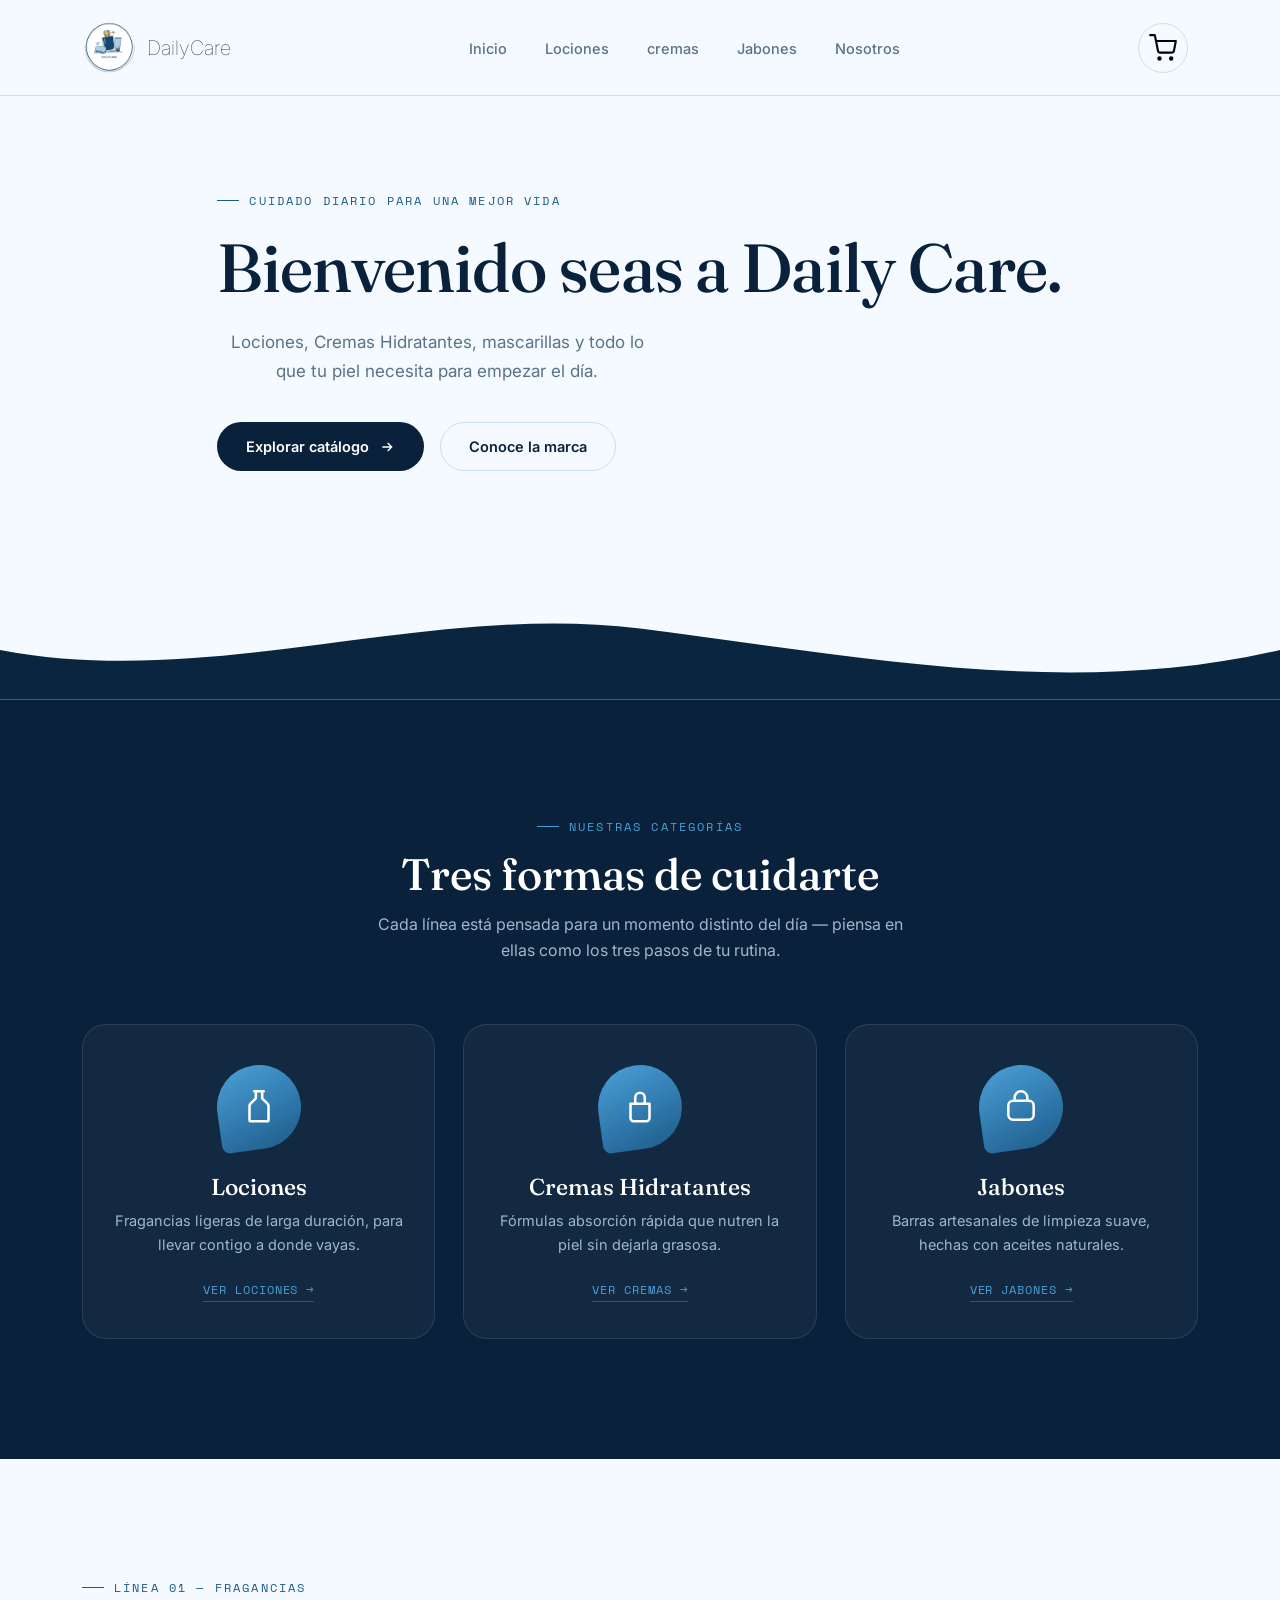
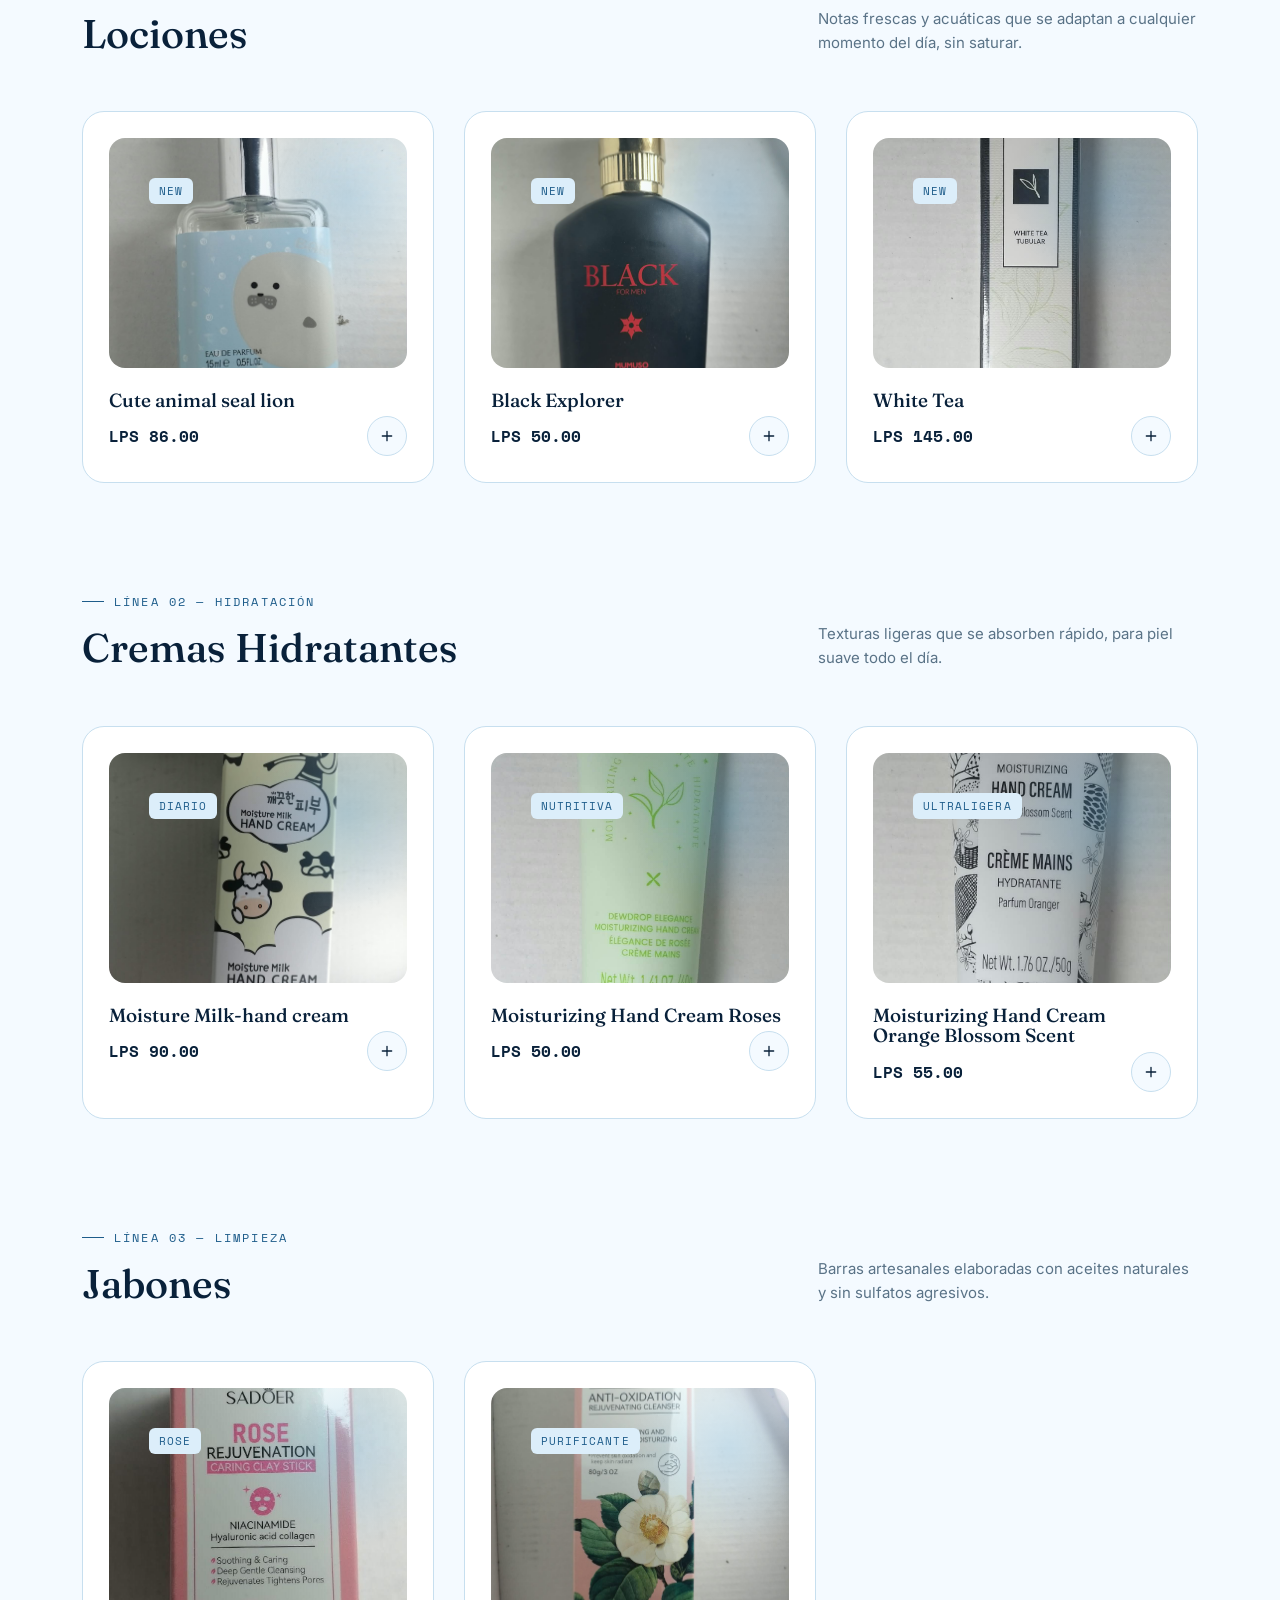
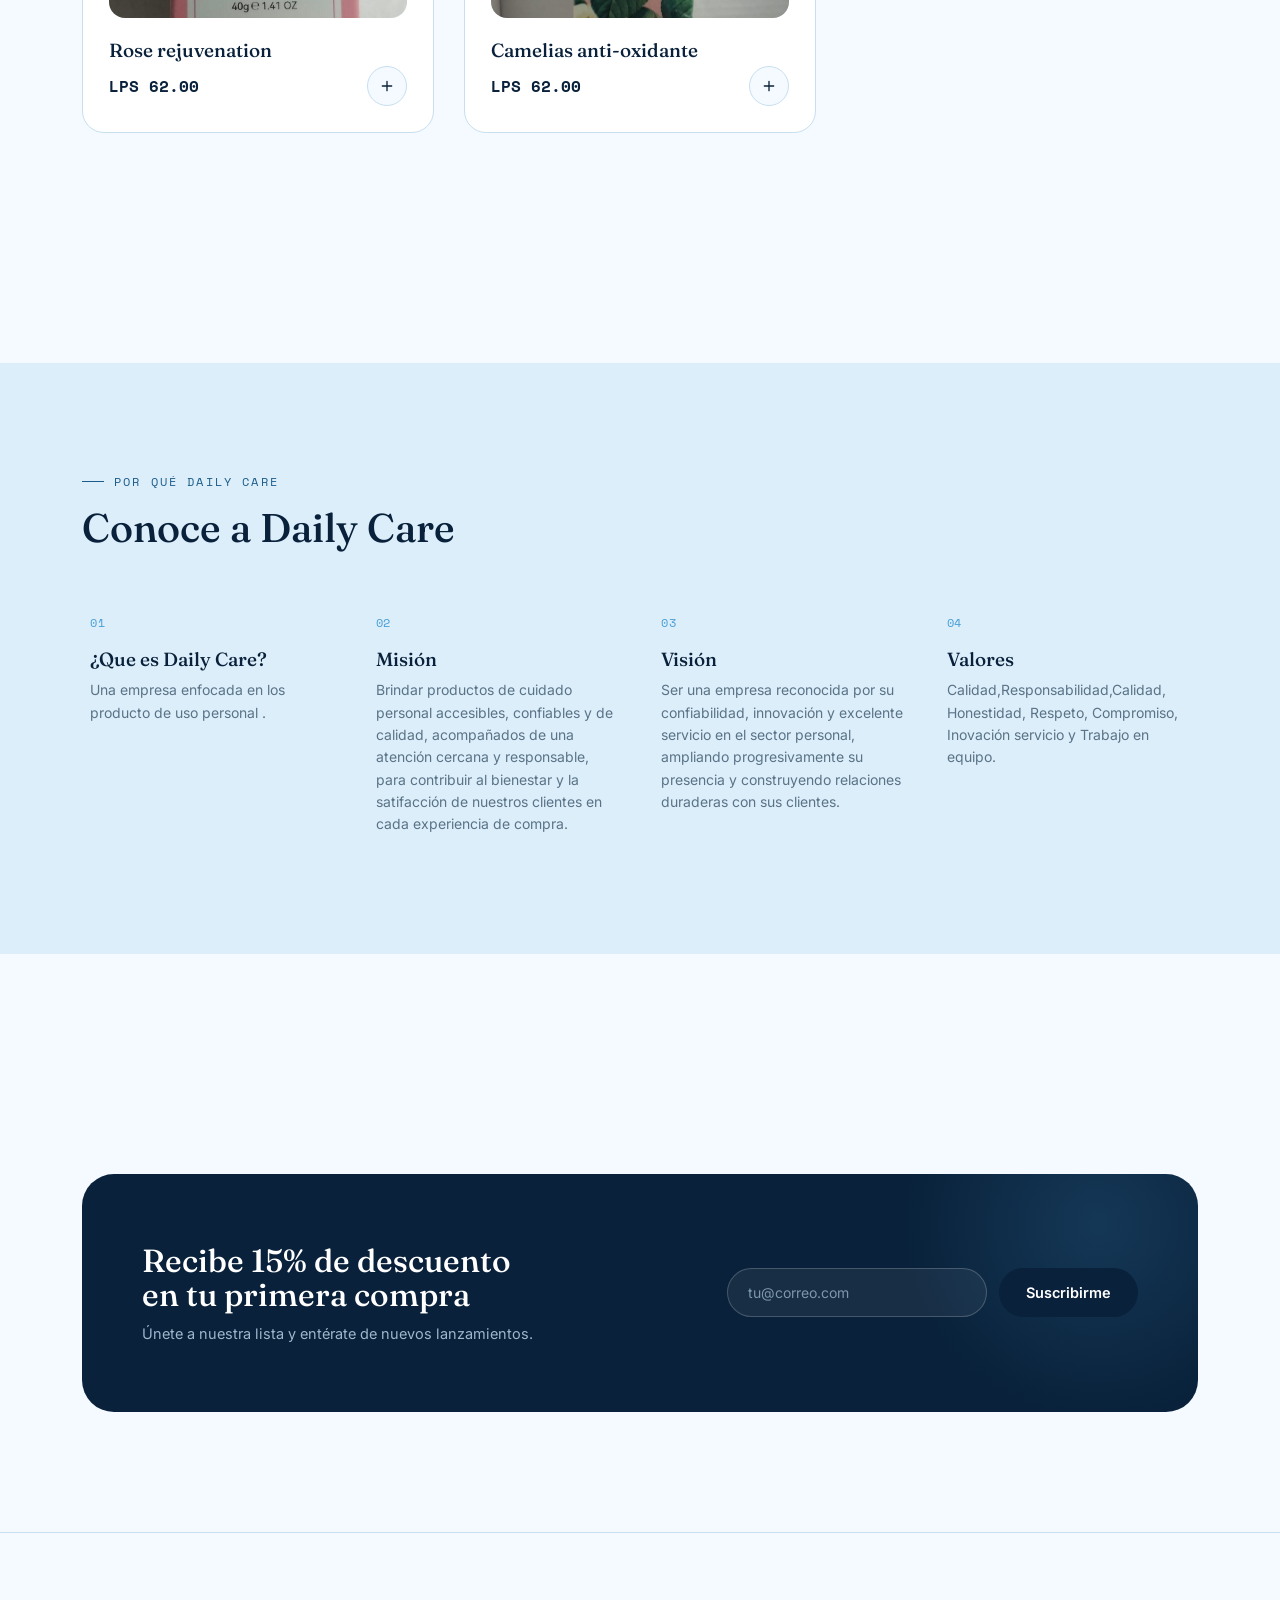
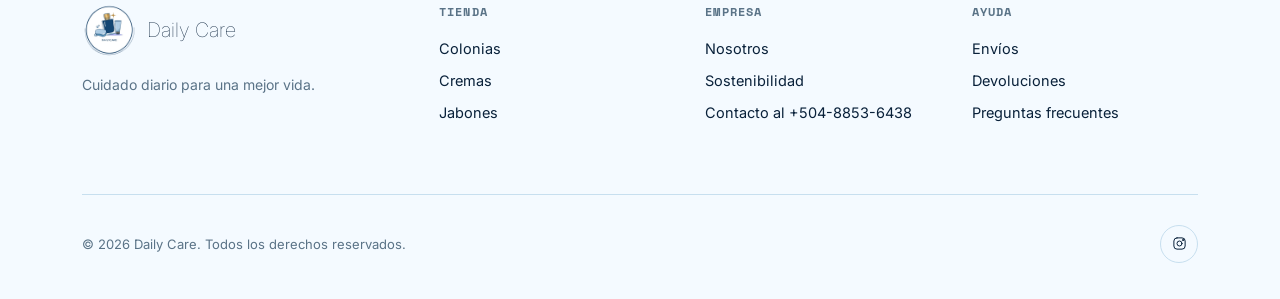
==== commit cd03c9d6: "Nuevos Cambios" ====
--- a/index.html
+++ b/index.html
@@ -10,7 +10,8 @@
   <link
     href="https://fonts.googleapis.com/css2?family=Fraunces:ital,opsz,wght@0,9..144,300;0,9..144,400;0,9..144,500;0,9..144,600;1,9..144,400;1,9..144,500&family=Inter:wght@300;400;500;600;700&family=Space+Mono:wght@400;700&display=swap"
     rel="stylesheet">
-  <!-- <link rel="stylesheet" href="styles.css"> -->
+  <link rel="stylesheet" href="styles.css">
+   <!---->
   <link rel="stylesheet" href="css/styles1.css">
  <link rel="shortcut icon" href="image/logo dailycare.png" type="image/x-icon">
 </head>
@@ -412,7 +413,7 @@
           <ul>
             <li><a href="#nosotros">Nosotros</a></li>
             <li><a href="#">Sostenibilidad</a></li>
-            <li><a href="https://web.whatsapp.com/50488536438?text=Hola%tiene%disponible..." target="_blank" rel="noopener noreferrer">Contacto</a></li>
+            <li><a href="https://web.whatsapp.com/50488536438 Hola..." target="_blank" rel="noopener noreferrer">Contacto al +504-8853-6438</a></li>
           </ul>
         </div>
         <div class="foot-col">
--- a/css/styles1.css
+++ b/css/styles1.css
@@ -80,16 +80,16 @@
   
   .logo{
     display:flex;align-items:center;gap:10px;*/
-    font-family:'Fraunces',serif;font-size:22px;font-weight:600;color:var*(--navy);
+    font-family:'Fraunces',serif;font-size:20px;font-weight:50;color:var*(--navy);
    
   }
 
   .logo-img{
-    height: 75px;
+    height: 55px;
     width: 55px;
     display: block;
     /*display:flex;align-items:center;gap:10px;*/
-    /*font-family:'Fraunces',serif;font-size:22px;font-weight:600;color:var(--navy);*/
+    /*font-family:'Fraunces',serif;font-size:500px;font-weight:500;color:var(--navy);*/
   }
   .logo .dot{
     width:9px;height:9px;border-radius:50%;
